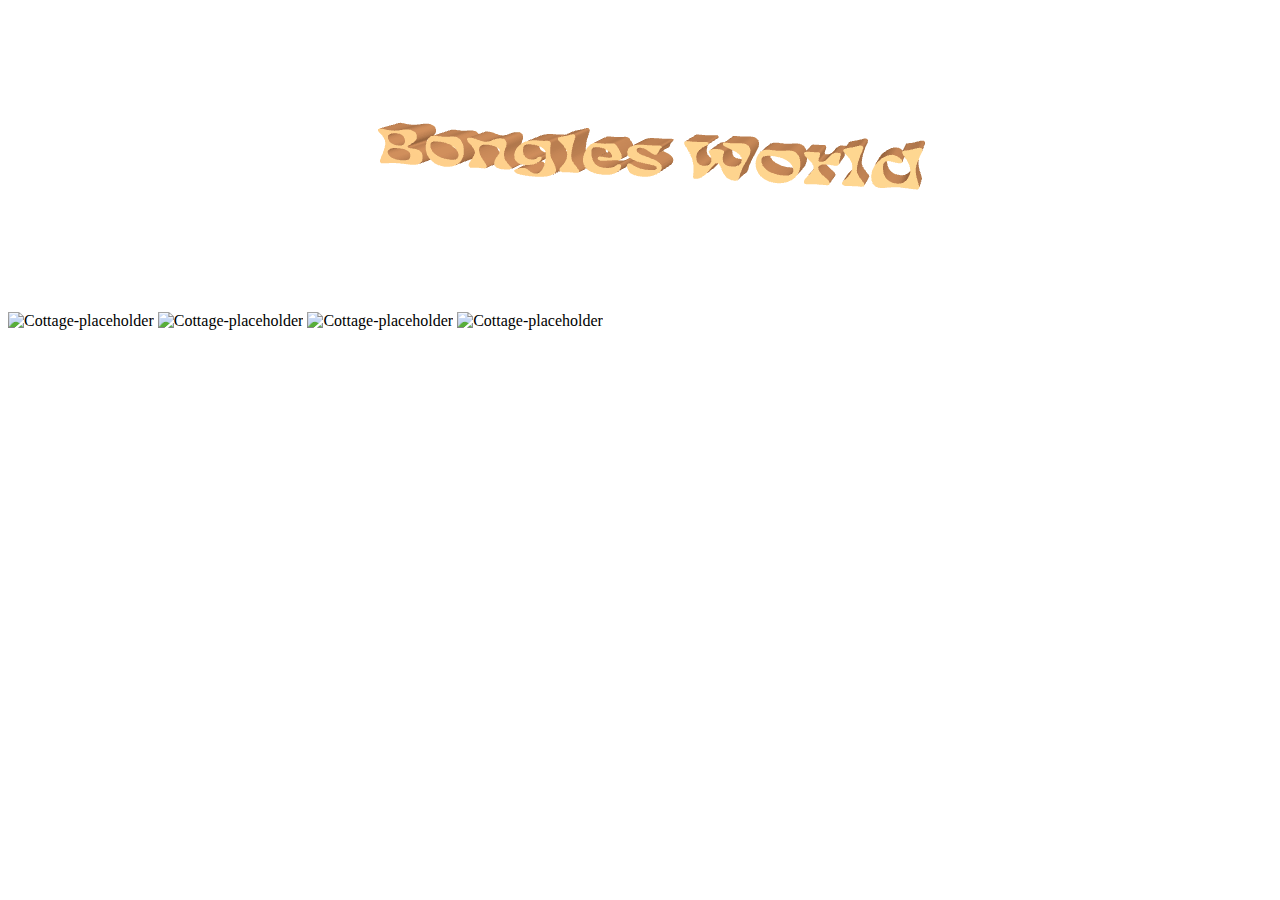
==== index.html @ 1bc7a326 "removed img" ====
<!DOCTYPE html>
<html>
	<head>
		<title>Bongles 🌝</title>
		<link rel="stylesheet" href="stylesheet.css">
	</head>
	<body>
		<center><img src="img/title_gif.gif" alt="Title:Bongles World"/></center>
		<img class="cottage" id="cottage-1" src="img/cottage_placeholder.png" alt="Cottage-placeholder"/>
		<img class="cottage" id="cottage-2" src="img/cottage_placeholder.png" alt="Cottage-placeholder"/>
		<img class="cottage" id="cottage-3" src="img/cottage_placeholder.png" alt="Cottage-placeholder"/>
		<img class="cottage" id="cottage-4" src="img/cottage_placeholder.png" alt="Cottage-placeholder"/>
	</body>
</html>
---- stylesheet.css ----
h1{
	color: blue;
}
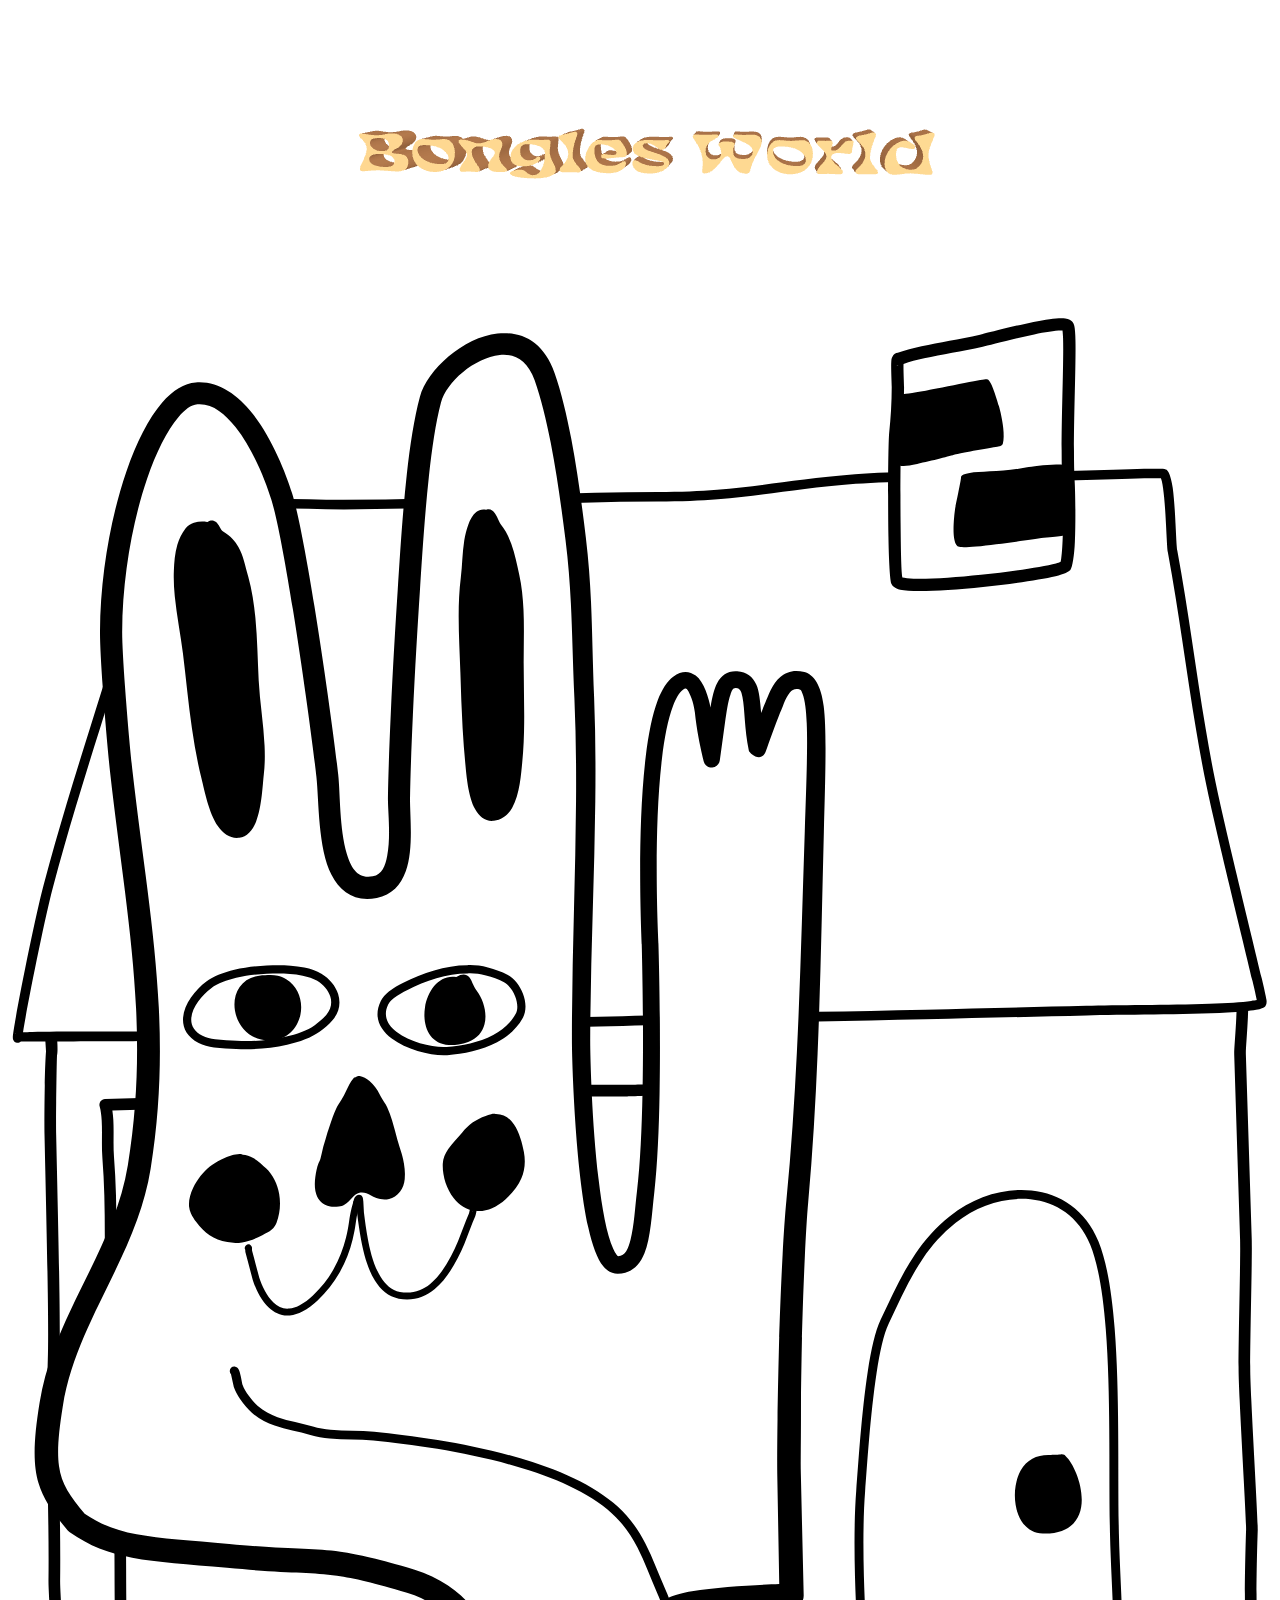
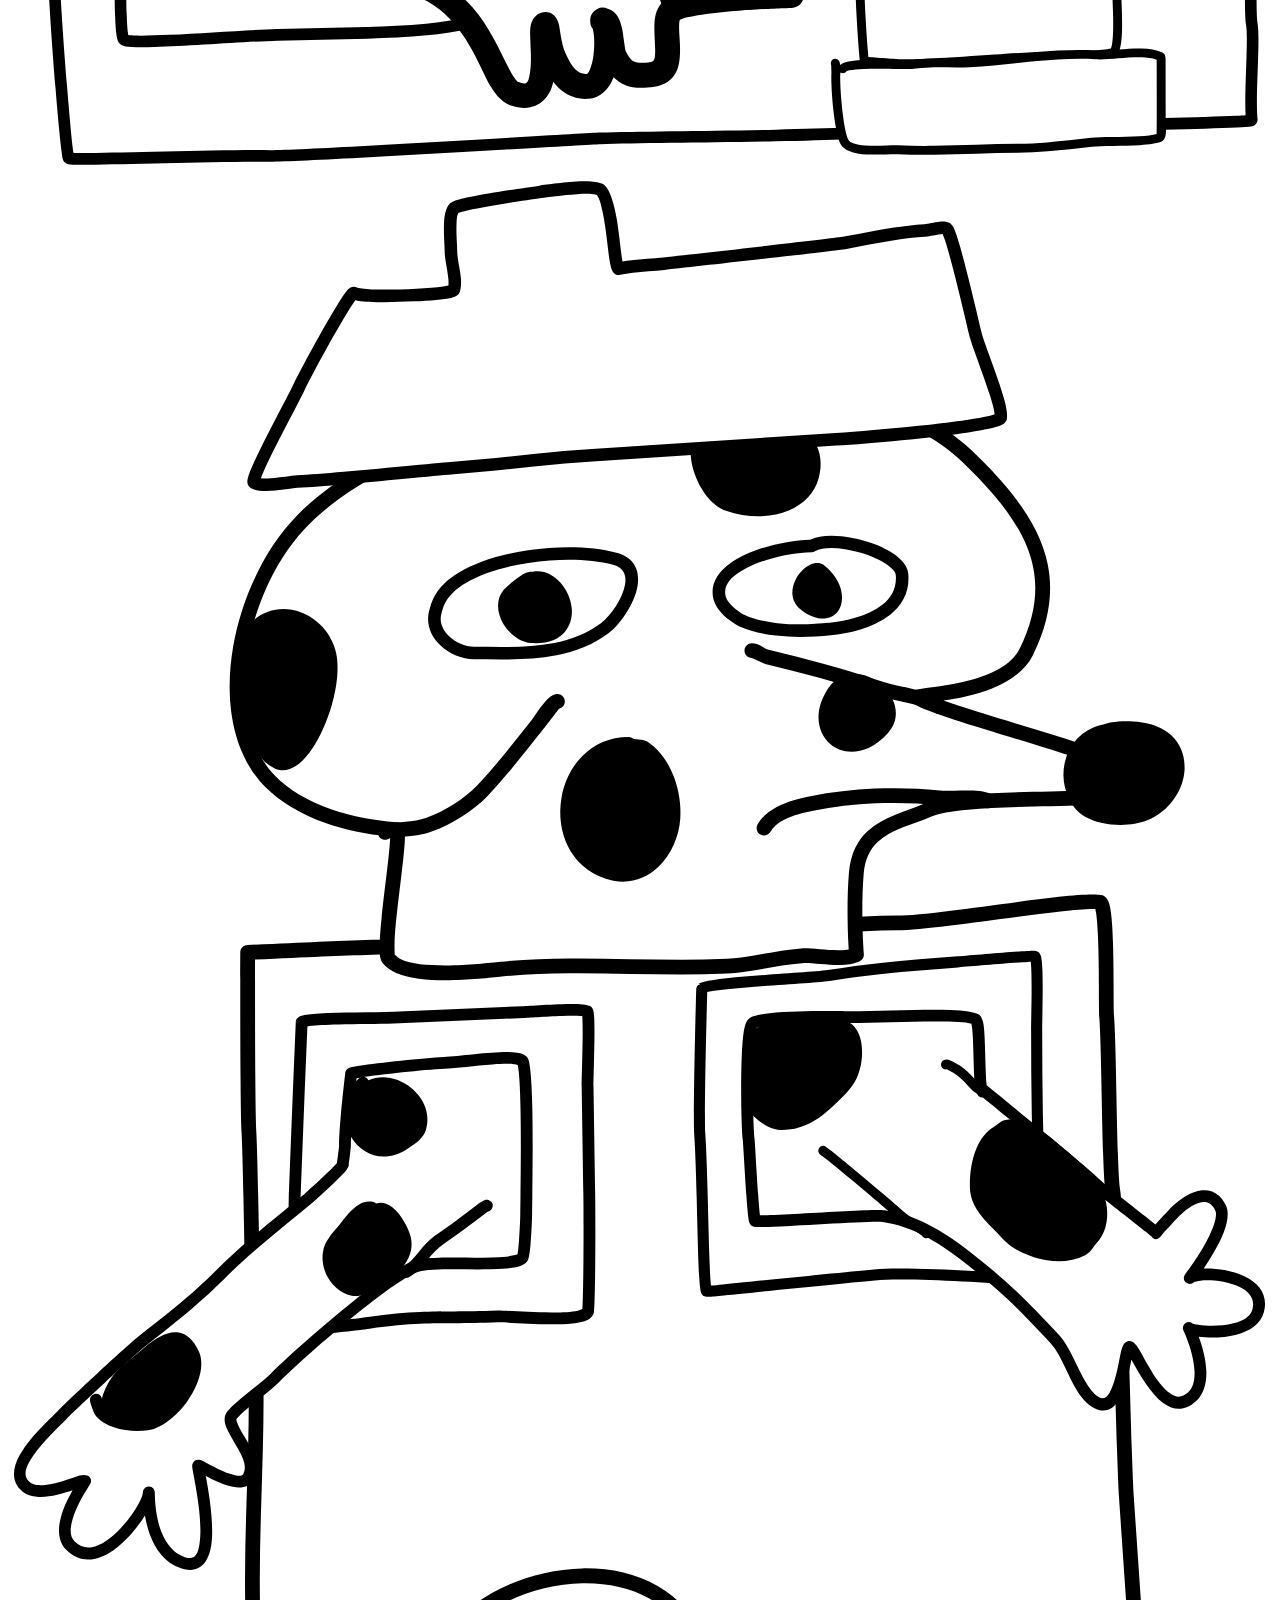
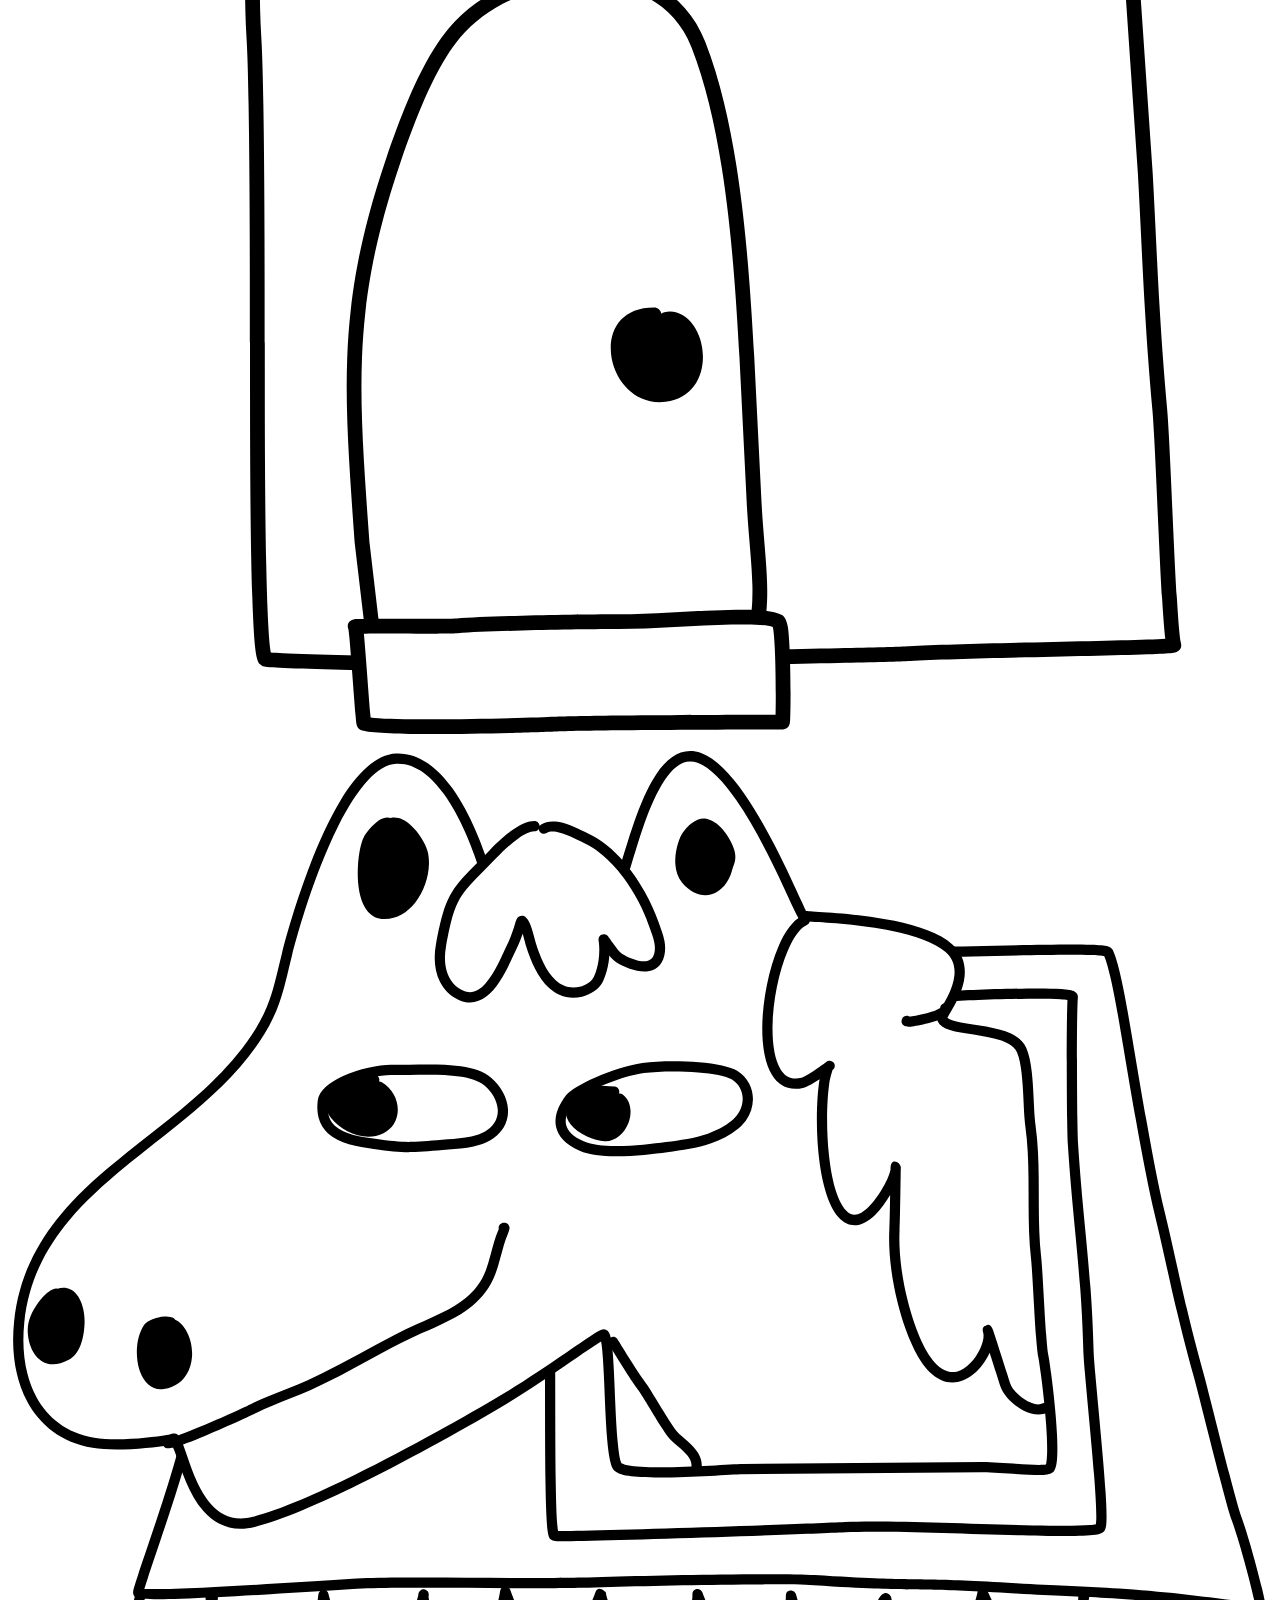
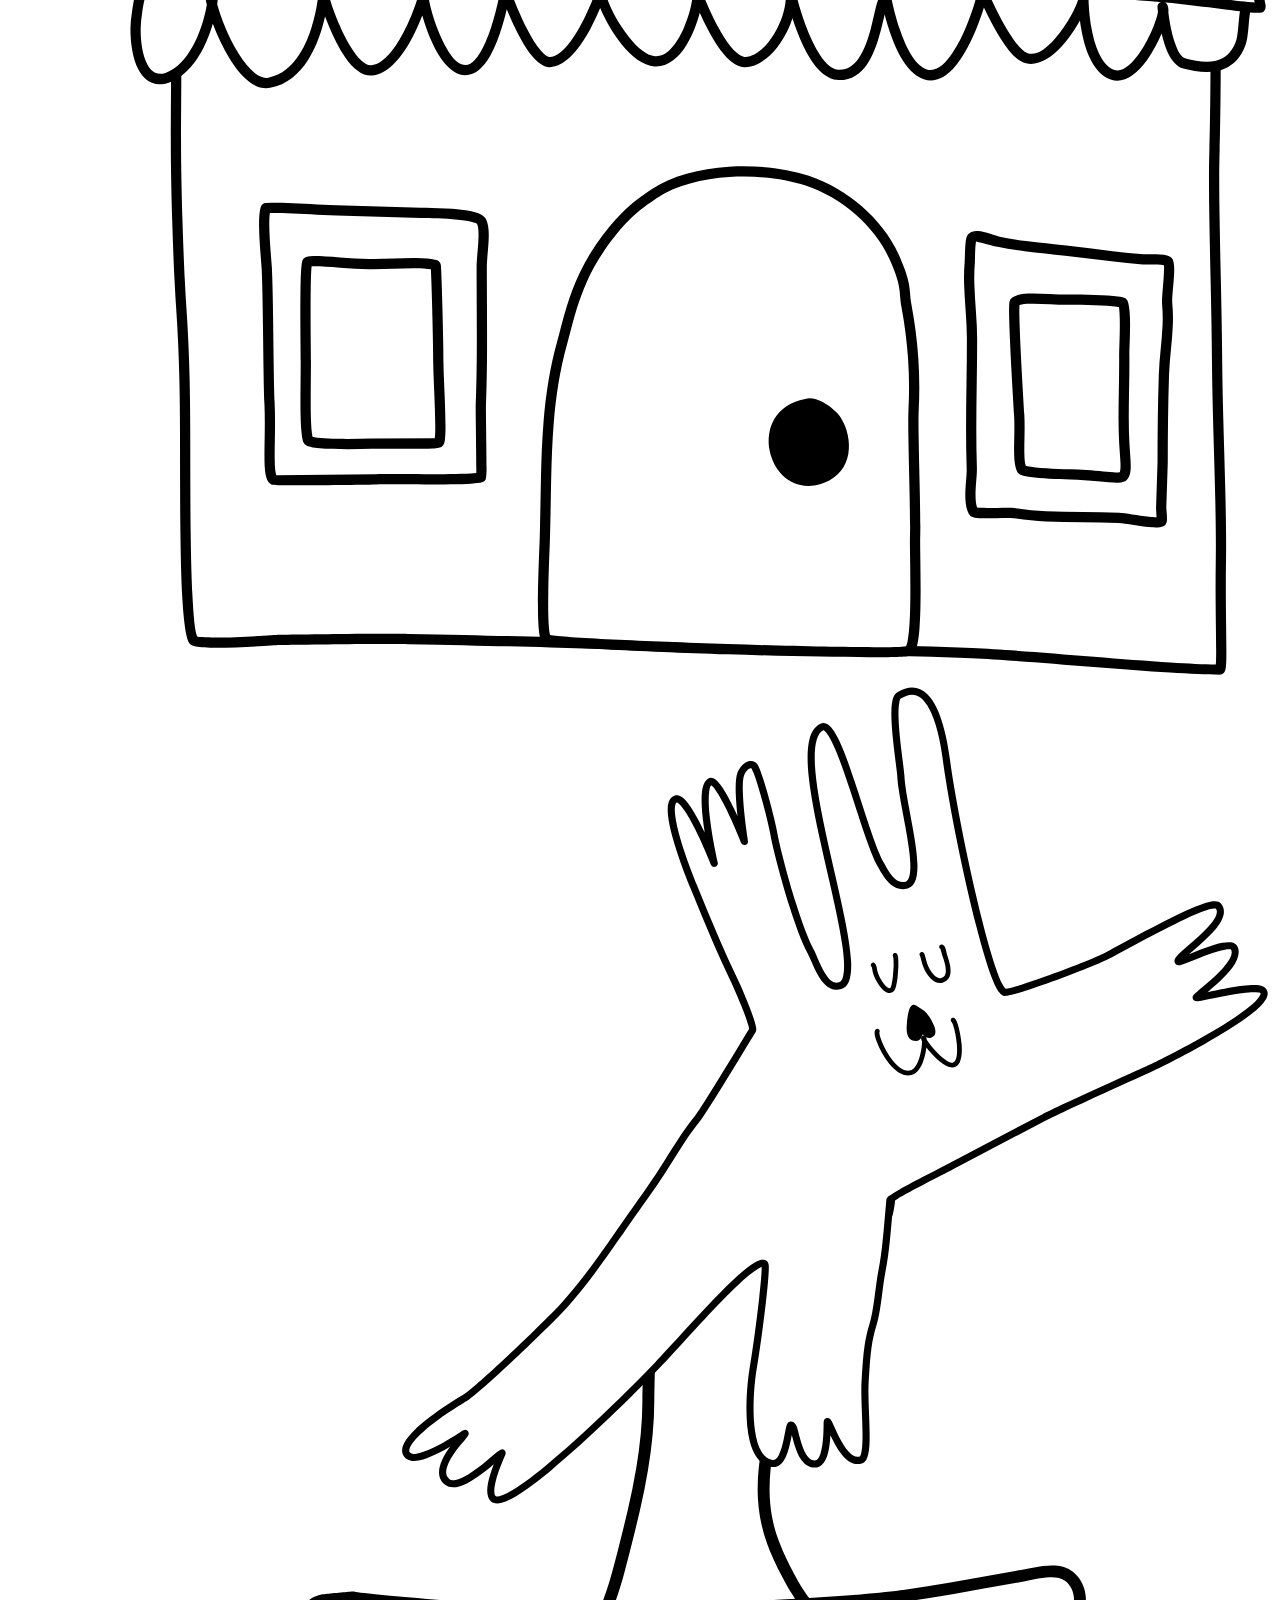
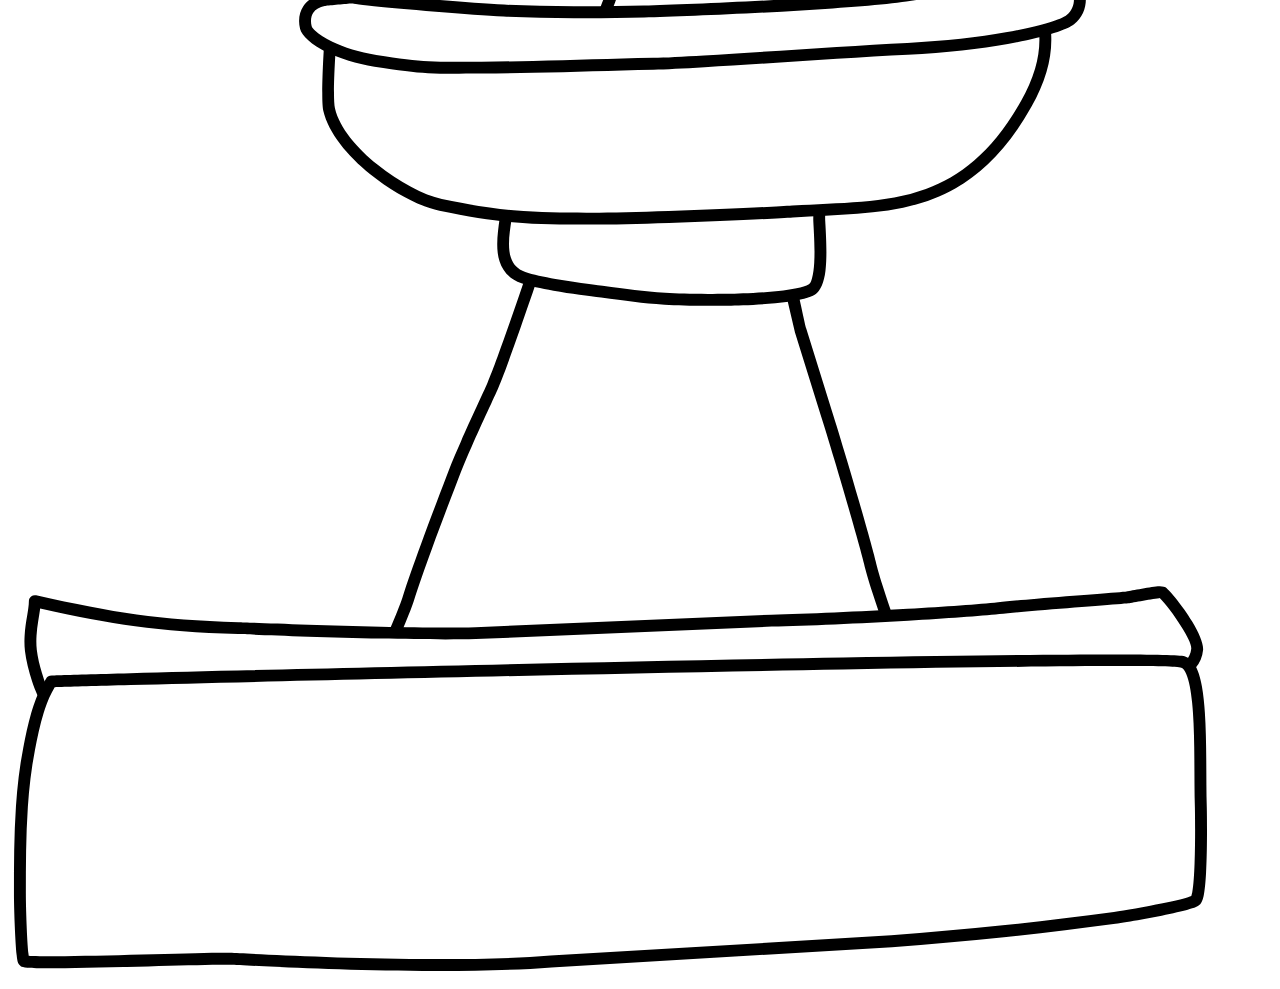
==== commit 2b922648: "replace placeholders" ====
--- a/index.html
+++ b/index.html
@@ -6,9 +6,9 @@
 	</head>
 	<body>
 		<center><img src="img/title_gif.gif" alt="Title:Bongles World"/></center>
-		<img class="cottage" id="cottage-1" src="img/cottage_placeholder.png" alt="Cottage-placeholder"/>
-		<img class="cottage" id="cottage-2" src="img/cottage_placeholder.png" alt="Cottage-placeholder"/>
-		<img class="cottage" id="cottage-3" src="img/cottage_placeholder.png" alt="Cottage-placeholder"/>
-		<img class="cottage" id="cottage-4" src="img/cottage_placeholder.png" alt="Cottage-placeholder"/>
+		<img class="cottage" id="cottage-1" src="img/bongles_cottage.svg" alt="Shop"/>
+		<img class="cottage" id="cottage-2" src="img/dog_house.svg" alt="Downloads"/>
+		<img class="cottage" id="cottage-3" src="img/horse_cottage.svg" alt="Stories"/>
+		<img class="cottage" id="cottage-4" src="img/fountain.svg" alt="Fountain"/>
 	</body>
 </html>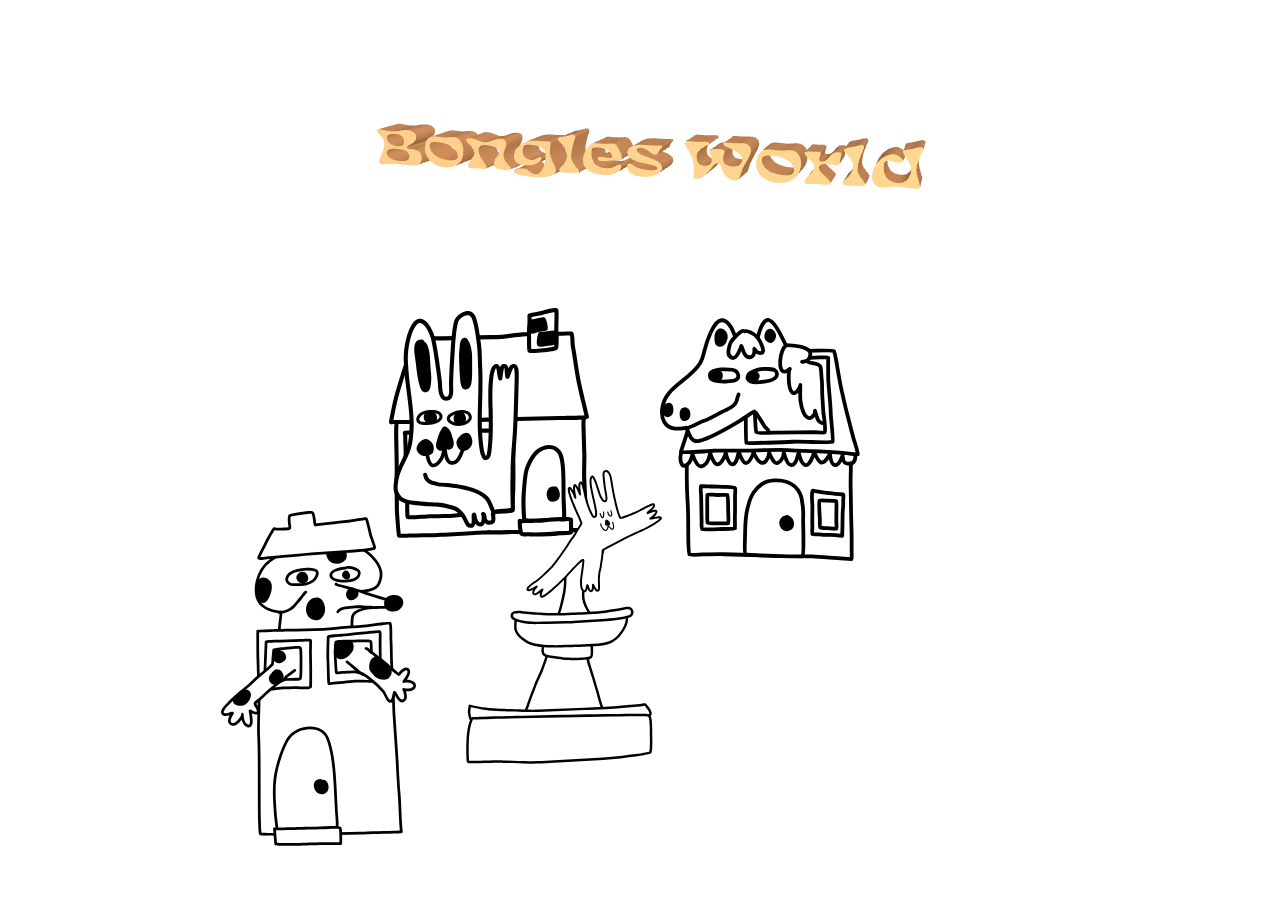
==== commit a34efc15: "Grid" ====
--- a/index.html
+++ b/index.html
@@ -5,10 +5,12 @@
 		<link rel="stylesheet" href="stylesheet.css">
 	</head>
 	<body>
-		<center><img src="img/title_gif.gif" alt="Title:Bongles World"/></center>
-		<img class="cottage" id="cottage-1" src="img/bongles_cottage.svg" alt="Shop"/>
-		<img class="cottage" id="cottage-2" src="img/dog_house.svg" alt="Downloads"/>
-		<img class="cottage" id="cottage-3" src="img/horse_cottage.svg" alt="Stories"/>
-		<img class="cottage" id="cottage-4" src="img/fountain.svg" alt="Fountain"/>
+		<div class="grid-container">
+			<div class="site-title"><center><img src="img/title_gif.gif" alt="Title:Bongles World"/></center></div>
+			<div class="bongles-house"><img class="cottage" id="bongles-cottage" src="img/bongles_cottage.svg" alt="Shop"/></div>
+			<div class="horse-house"><img class="cottage" id="horse-cottage" src="img/horse_cottage.svg" alt="Stories"/></div>
+			<div class="dog-house"><img class="cottage" id="cottage-2" src="img/dog_house.svg" alt="Downloads"/></div>
+			<div class="fountain"><img class="cottage" id="fountain" src="img/fountain.svg" alt="Fountain"/></div>
+		</div>
 	</body>
 </html>--- a/stylesheet.css
+++ b/stylesheet.css
@@ -1,3 +1,44 @@
 h1{
 	color: blue;
+}
+
+.cottage{
+	width: 200px;
+	position: relative;
+}
+
+.grid-container {
+	  display: grid;
+	  grid-template-columns: 1fr 1fr 1fr 1fr 1fr 1fr;
+	  grid-template-rows: 300px 200px 200px 200px 1fr;
+	  gap: 0px 0px;
+	  grid-template-areas:
+		". site-title site-title site-title site-title ."
+		". . bongles-house horse-house . ."
+		". dog-house fountain . . ."
+		". . . . . ."
+		". . . . . .";
+	}
+	
+	.site-title { grid-area: site-title; }
+	
+	.bongles-house { grid-area: bongles-house; }
+	
+	.horse-house { grid-area: horse-house; }
+	
+	.dog-house { grid-area: dog-house; }
+	
+	.fountain { grid-area: fountain; }
+	
+#fountain{
+	left: 35px;
+	bottom: 40px;
+}
+
+#bongles-cottage{
+	left: -40px;
+}
+#horse-cottage{
+	left: 20px;
+	top: 10px;
 }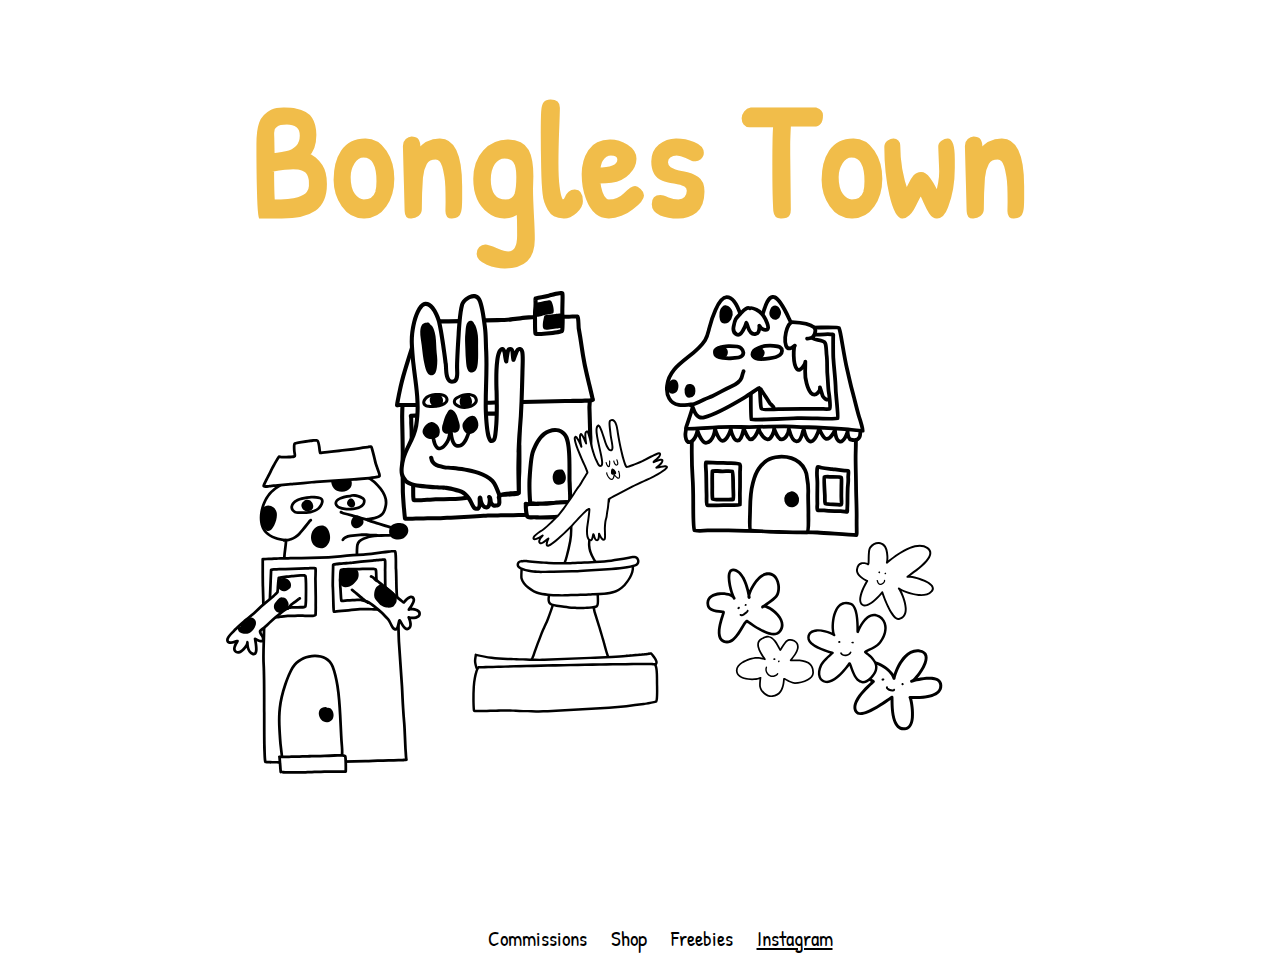
==== commit 1061969e: "title" ====
--- a/index.html
+++ b/index.html
@@ -1,16 +1,45 @@
 <!DOCTYPE html>
 <html>
 	<head>
-		<title>Bongles 🌝</title>
+		<title>Bongles Town: Explore the town and get your hand drawn prints, holiday cards, apparel, and freebies!</title>
 		<link rel="stylesheet" href="stylesheet.css">
+		
+		<!--FAVICON -->
+		<link rel="apple-touch-icon" sizes="180x180" href="/img/favicon/apple-touch-icon.png">
+		<link rel="icon" type="image/png" sizes="32x32" href="/img/favicon/favicon-32x32.png">
+		<link rel="icon" type="image/png" sizes="16x16" href="/img/favicon/favicon-16x16.png">
+		<link rel="manifest" href="/img/favicon/site.webmanifest">
+		<link rel="mask-icon" href="/img/favicon/safari-pinned-tab.svg" color="#071173">
+		<link rel="shortcut icon" href="/img/favicon/favicon.ico">
+		<meta name="msapplication-TileColor" content="#da532c">
+		<meta name="msapplication-config" content="/img/favicon/browserconfig.xml">
+		<meta name="theme-color" content="#ffffff">
+		<!--END FAVICON -->
+		
 	</head>
+	<!-- Hey :) -->
 	<body>
 		<div class="grid-container">
-			<div class="site-title"><center><img src="img/title_gif.gif" alt="Title:Bongles World"/></center></div>
+			<div class="site-title"><center><h1>Bongles Town</h1></center></div>
 			<div class="bongles-house"><img class="cottage" id="bongles-cottage" src="img/bongles_cottage.svg" alt="Shop"/></div>
 			<div class="horse-house"><img class="cottage" id="horse-cottage" src="img/horse_cottage.svg" alt="Stories"/></div>
 			<div class="dog-house"><img class="cottage" id="cottage-2" src="img/dog_house.svg" alt="Downloads"/></div>
 			<div class="fountain"><img class="cottage" id="fountain" src="img/fountain.svg" alt="Fountain"/></div>
+			<div class="flower-1"><img class="flower" id="flower-1" src="img/flowers/1.svg" alt="Smiling FLower"/></div>
+			<div class="flower-2"><img class="flower" id="flower-2" src="img/flowers/2.svg" alt="Smiling FLower"/></div>
+			<div class="flower-3"><img class="flower" id="flower-3" src="img/flowers/3.svg" alt="Smiling FLower"/></div>
+			<div class="flower-4"><img class="flower" id="flower-4" src="img/flowers/4.svg" alt="Smiling FLower"/></div>
+			<div class="flower-5"><img class="flower" id="flower-5" src="img/flowers/5.svg" alt="Smiling FLower"/></div>
+		</div>
+		<div id="footer">
+			<center>
+				<ul>
+					<li>Commissions</li>
+					<li>Shop</li>
+					<li>Freebies</li>
+					<li><a href="https://www.instagram.com/thatsbongles"/>Instagram</a></li>
+				</ul>
+			</center>
 		</div>
 	</body>
 </html>--- a/stylesheet.css
+++ b/stylesheet.css
@@ -1,21 +1,57 @@
+@import url('https://fonts.googleapis.com/css2?family=Patrick+Hand&display=swap');
+
+@import url('https://fonts.googleapis.com/css2?family=Akaya+Telivigala&display=swap');
+
 h1{
-	color: blue;
-}
+	color: color(srgb 0.945 0.742 0.289);
+	font-family: 'Patrick Hand', sans-serif;
+	font-size: 10em;
+	line-height: 1em;
+	}
+
+p{
+	font-family: 'Patrick Hand', cursive;
+	font-size: 24px;
+	}
 
 .cottage{
 	width: 200px;
 	position: relative;
-}
+	}
+
+a {
+	  background:
+		 linear-gradient(
+		   to bottom, var(--mainColor) 0%,
+		   var(--mainColor) 100%
+		 );
+	  background-position: 0 100%;
+	  background-repeat: repeat-x;
+	  background-size: 4px 4px;
+	  color: #000000;
+	  text-decoration: underline;
+	}
+
+a:hover {
+	  background: none;
+	  color: color(srgb 0.479 0.543 1);
+	  font-size: 1.3em;
+	  letter-spacing: 1px;
+	  line-height: .75em;
+	}
+
 
 .grid-container {
 	  display: grid;
+	  justify-items: center;
+	  align-items: center;
 	  grid-template-columns: 1fr 1fr 1fr 1fr 1fr 1fr;
 	  grid-template-rows: 300px 200px 200px 200px 1fr;
 	  gap: 0px 0px;
 	  grid-template-areas:
 		". site-title site-title site-title site-title ."
 		". . bongles-house horse-house . ."
-		". dog-house fountain . . ."
+		". dog-house fountain flower . ."
 		". . . . . ."
 		". . . . . .";
 	}
@@ -30,6 +66,21 @@
 	
 	.fountain { grid-area: fountain; }
 	
+	.flower-1 { grid-area: flower; }
+	
+	.flower-2 { grid-area: flower; }
+	
+	.flower-3 { grid-area: flower; }
+	
+	.flower-4 { grid-area: flower; }
+	
+	.flower-5 { grid-area: flower; }
+	
+.flower{
+	position: relative;
+	width: 80px;
+	left: 
+}
 #fountain{
 	left: 35px;
 	bottom: 40px;
@@ -41,4 +92,39 @@
 #horse-cottage{
 	left: 20px;
 	top: 10px;
+}
+
+#flower-2{
+	left: 150px;
+	top: -25px;
+}
+
+#flower-3{
+	left: 100px;
+	top: 40px;
+	z-index: 2;
+	transform: rotate(20deg);
+}
+
+#flower-4{
+	left: 30px;
+	top: 60px;
+}
+
+#flower-5{
+	left: 150px;
+	top: 80px;
+	z-index: 1;
+	transform: rotate(40deg);
+}
+
+
+#footer ul{
+	list-style: none;
+}
+#footer li{
+	display: inline;
+	font-family: 'Patrick Hand', cursive;
+	padding: 10px;
+	font-size: 1.3em;
 }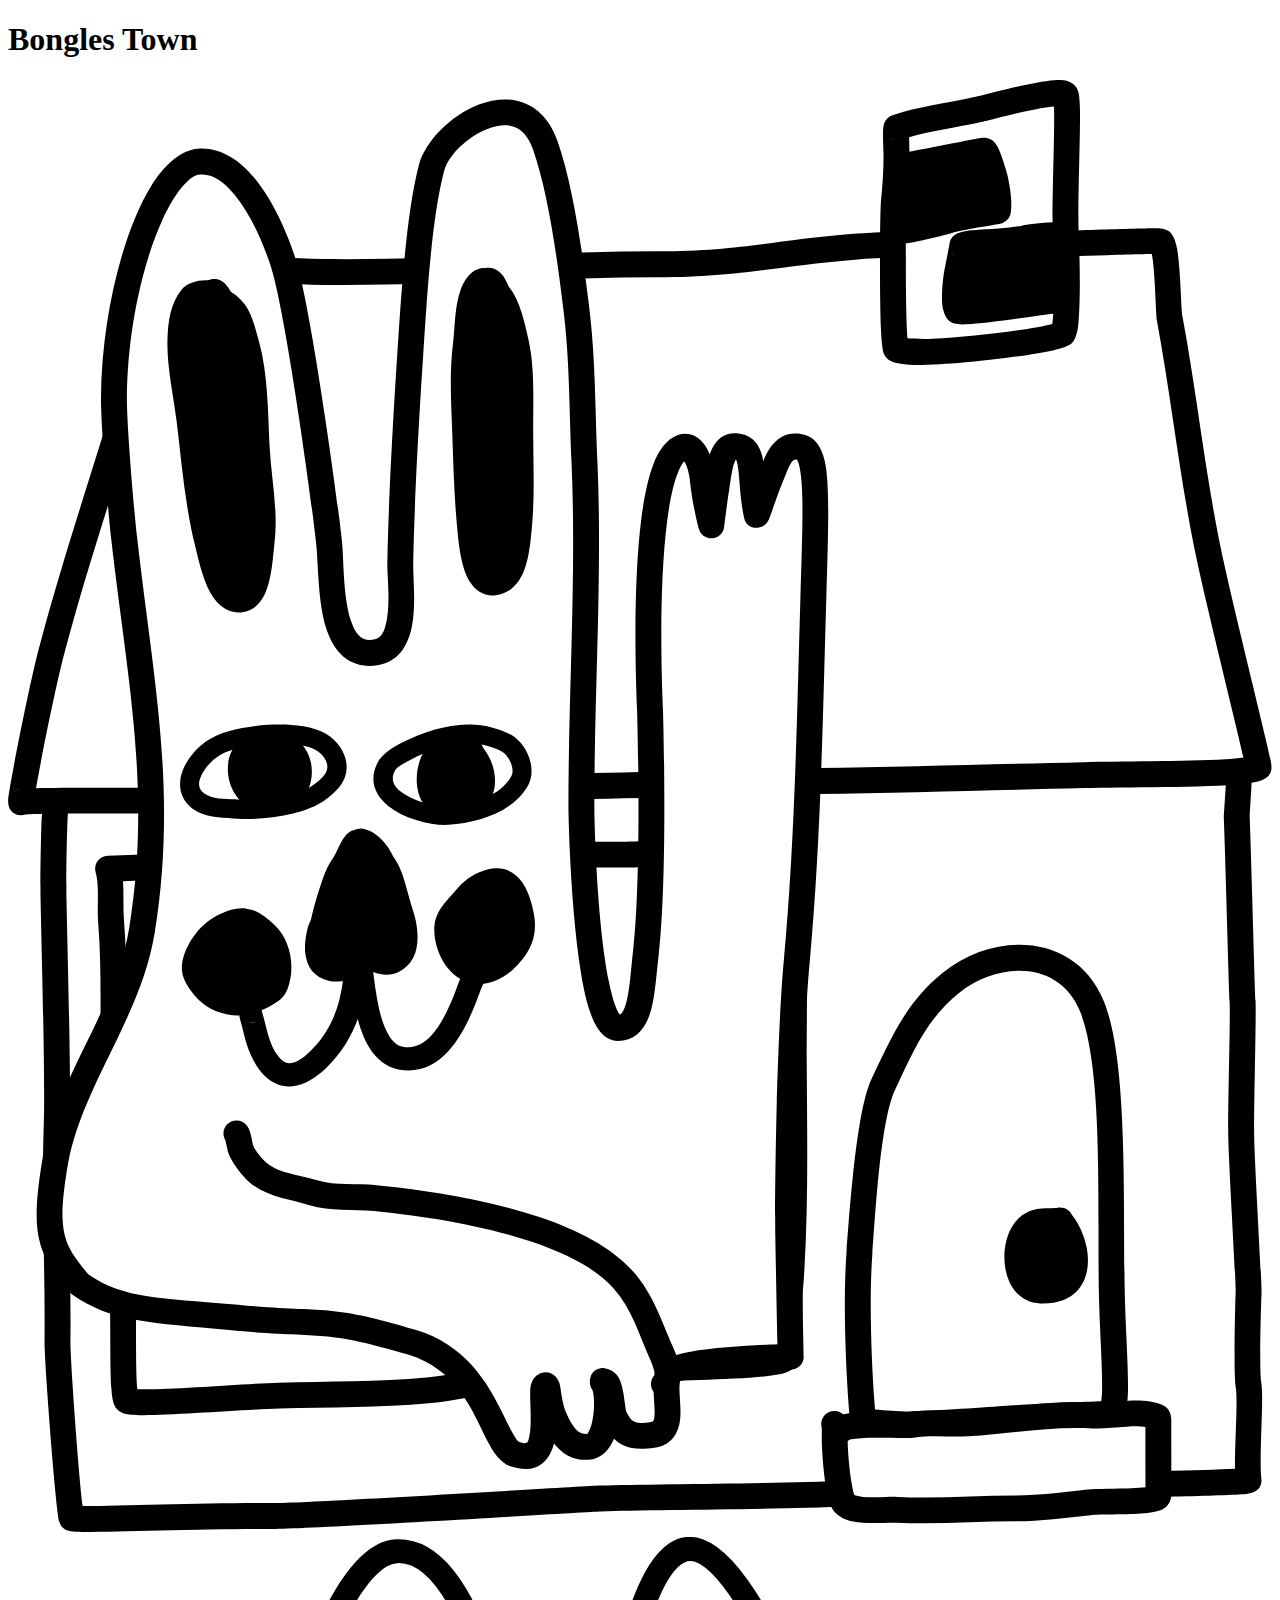
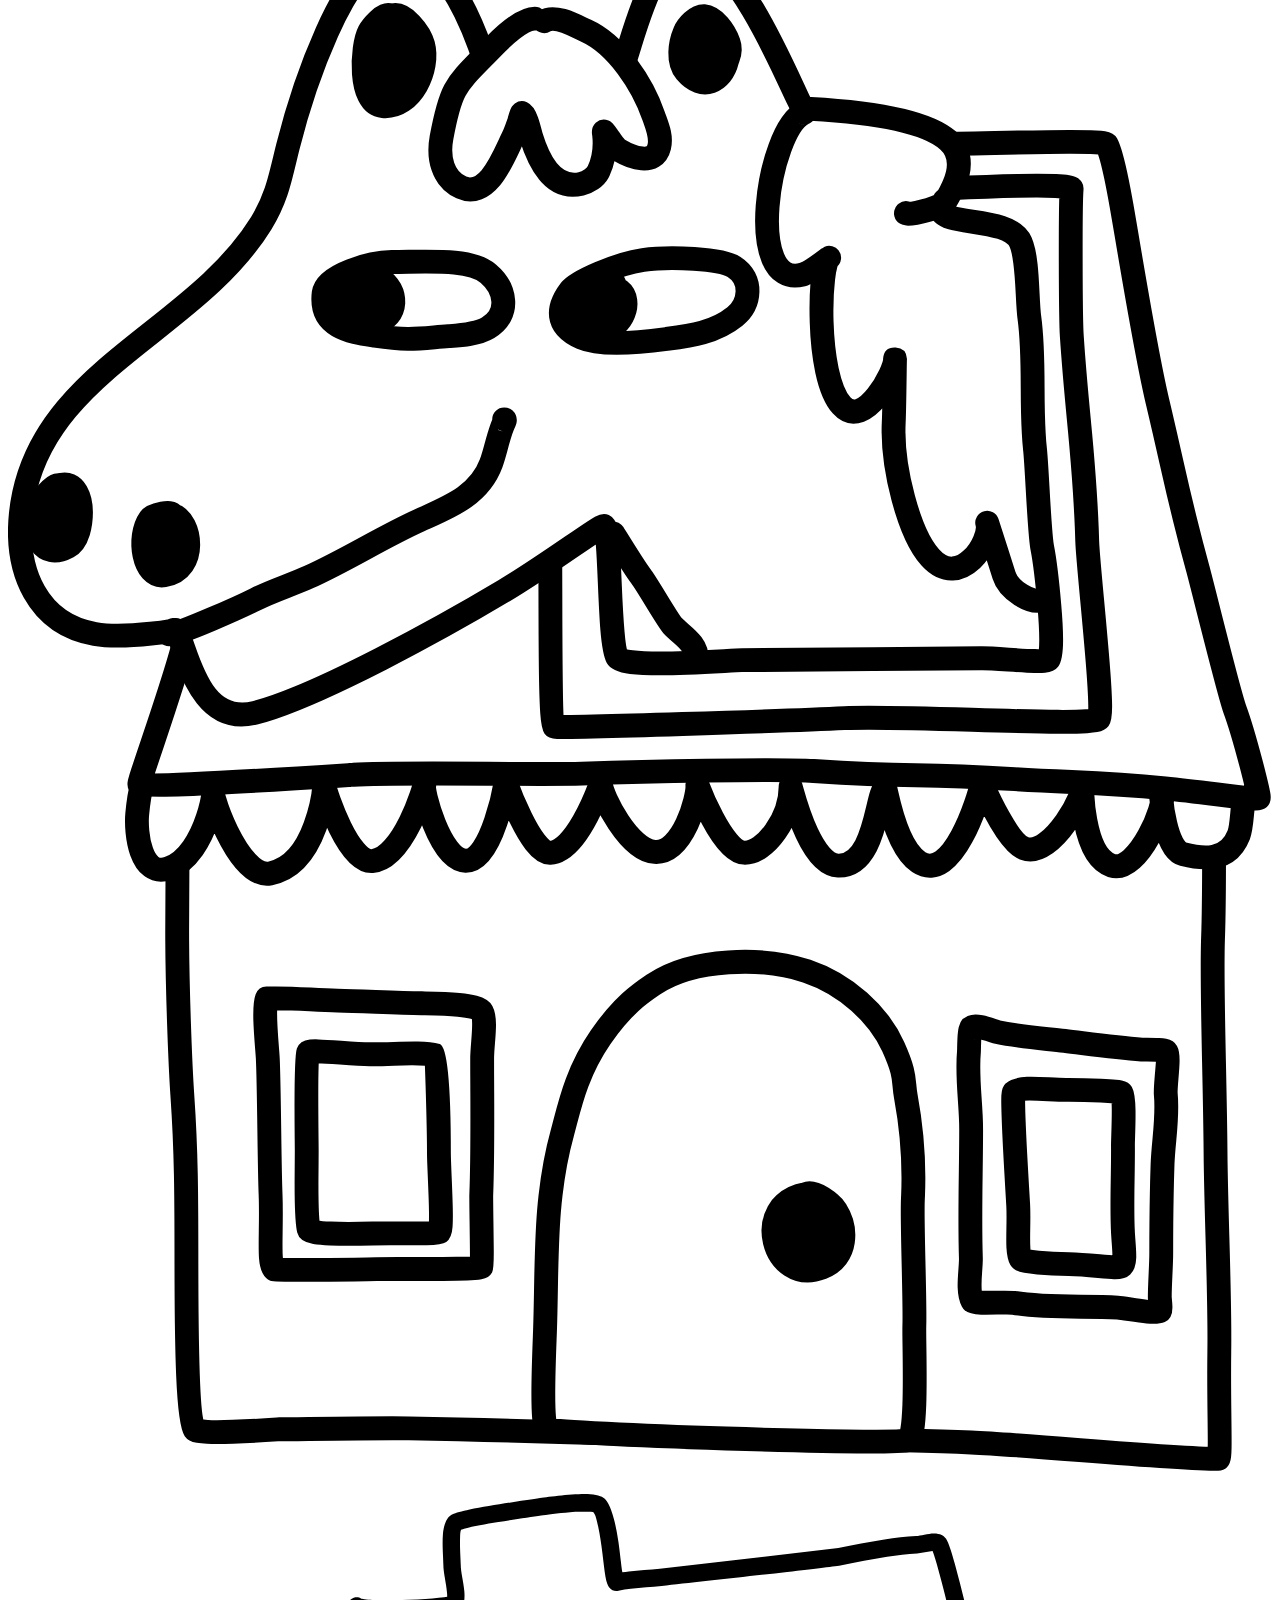
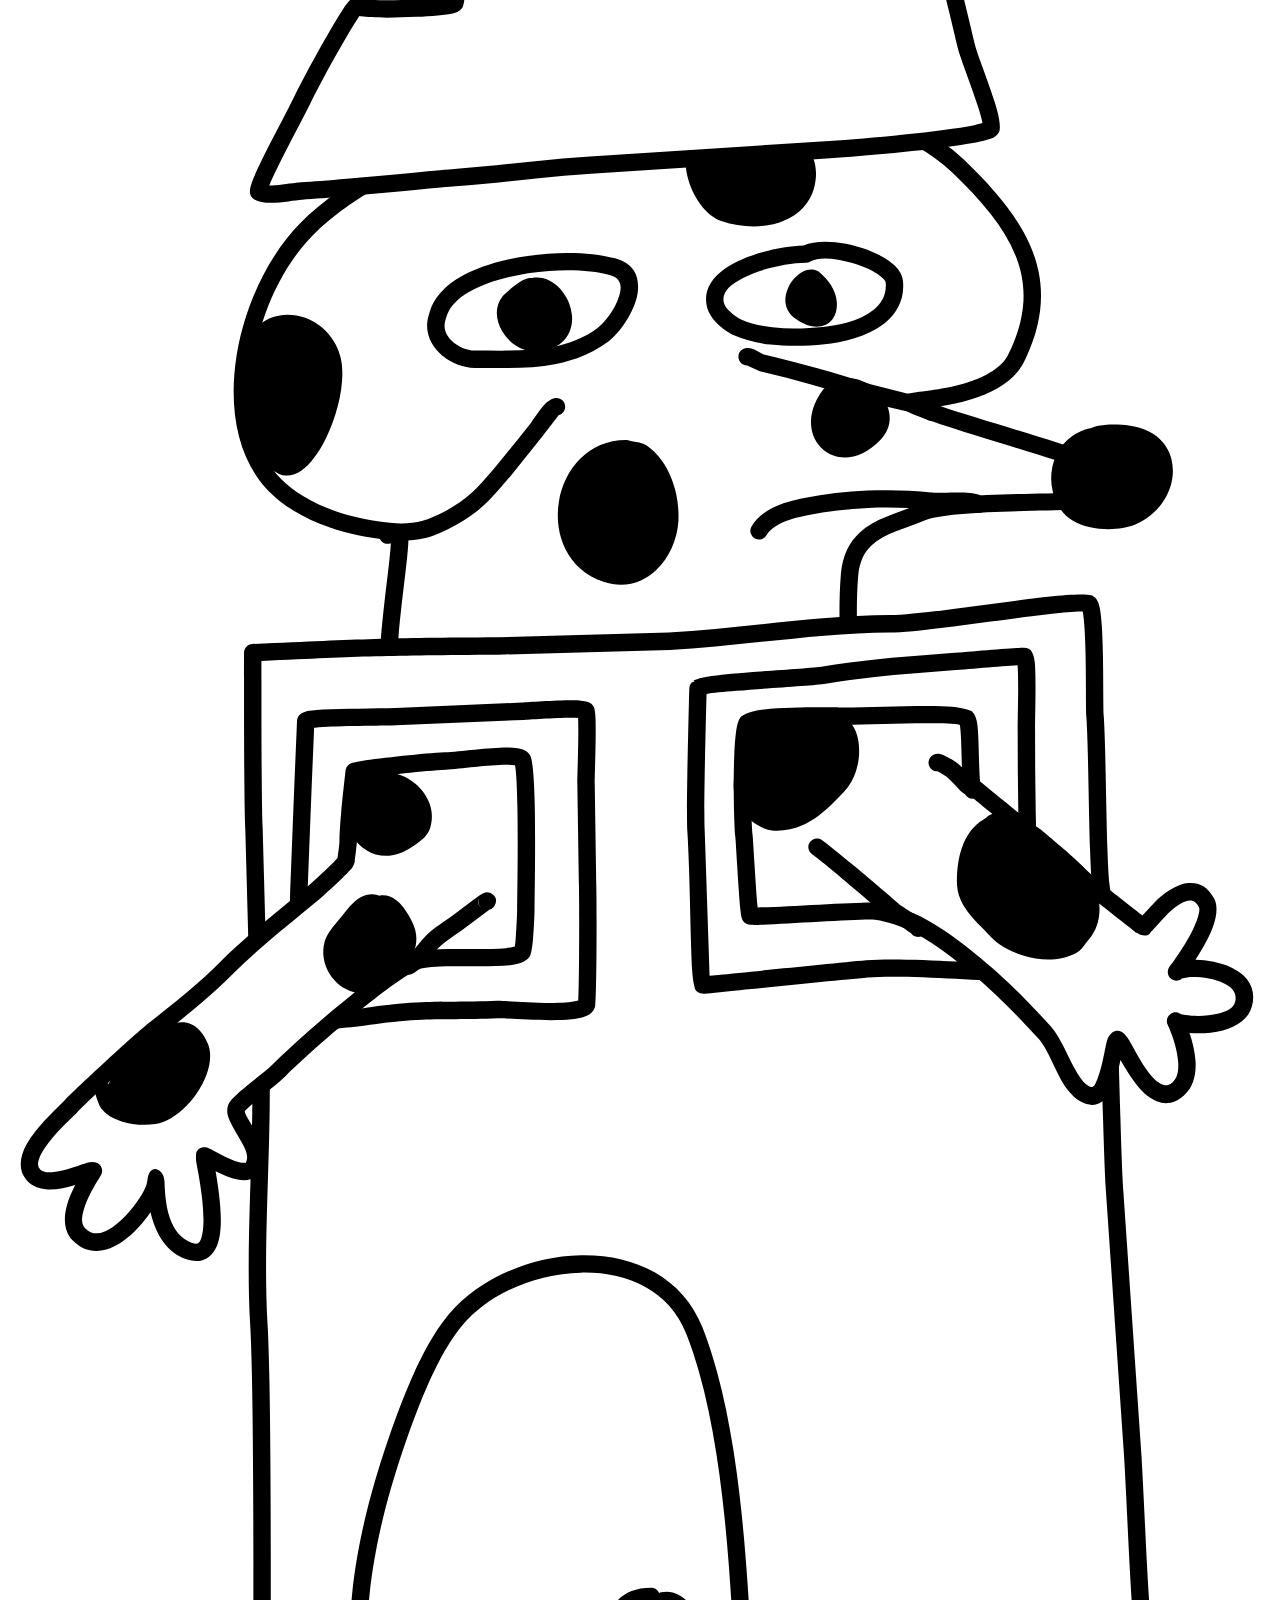
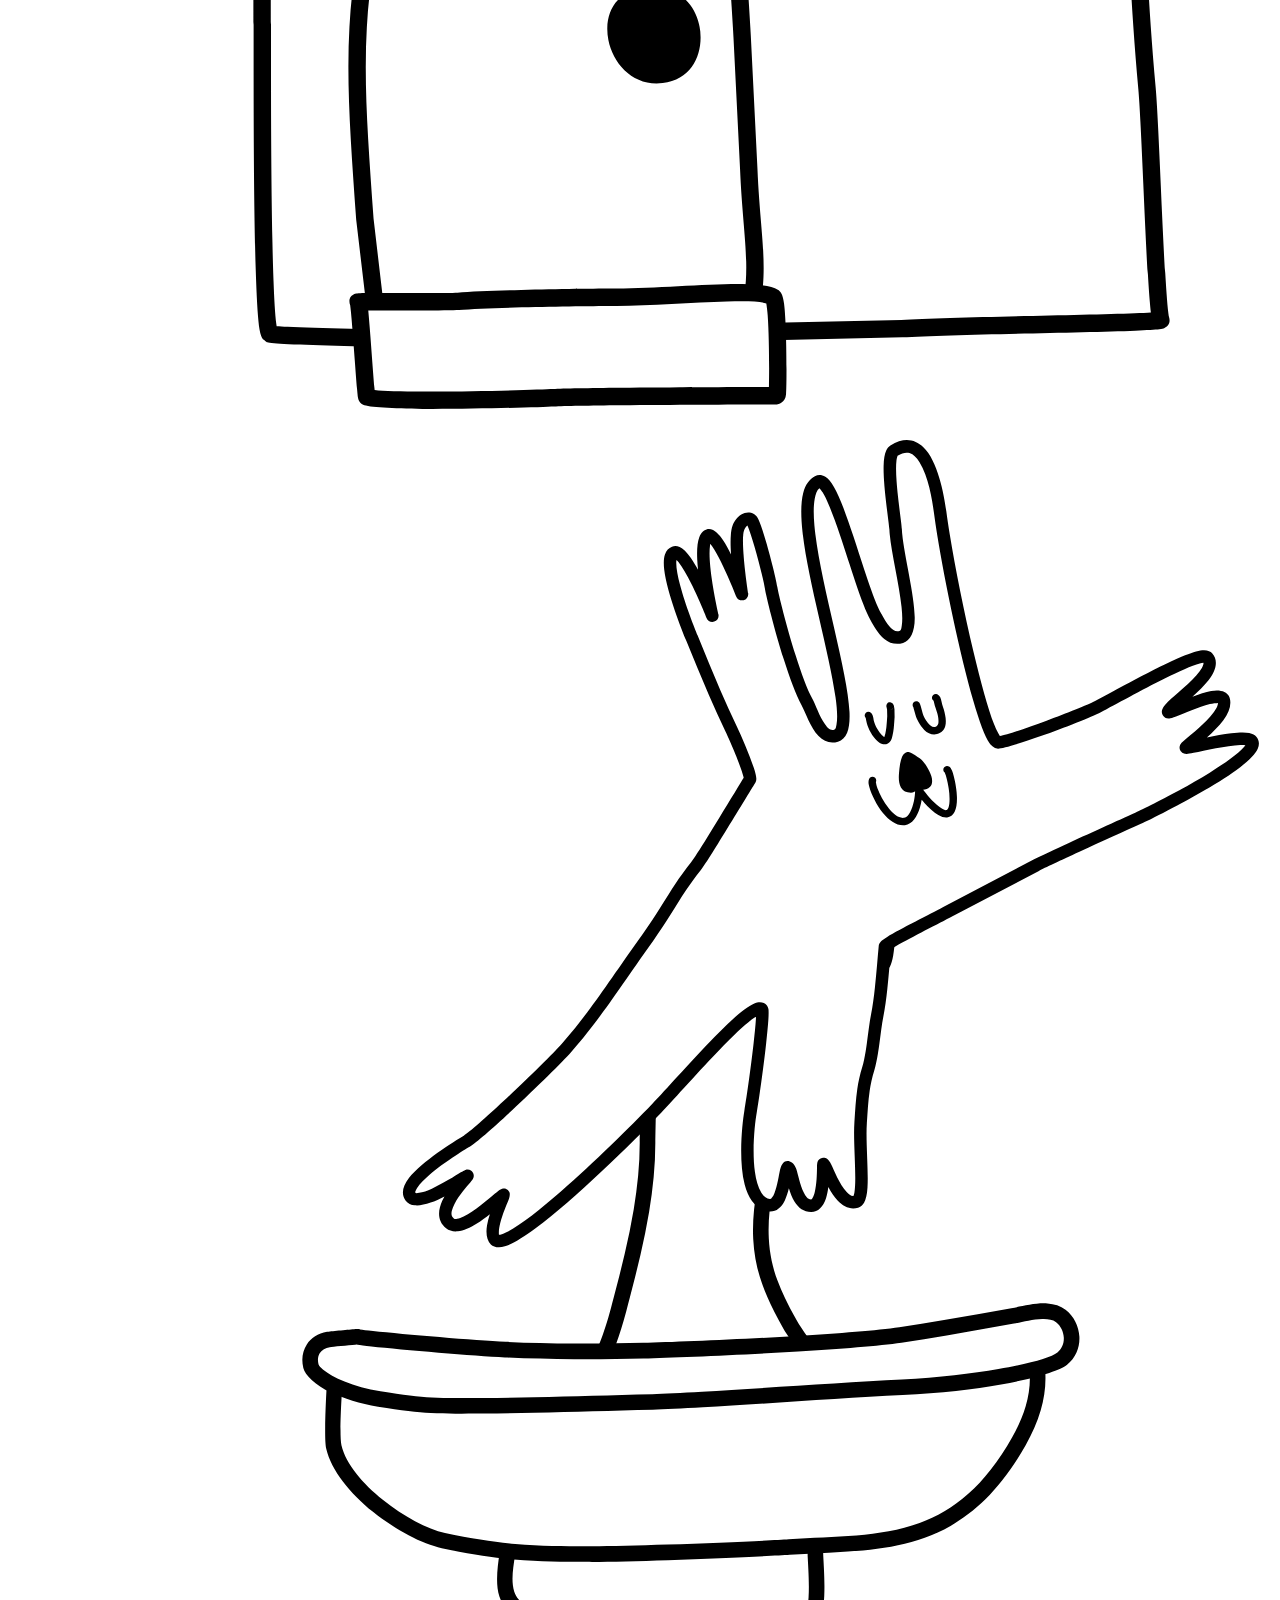
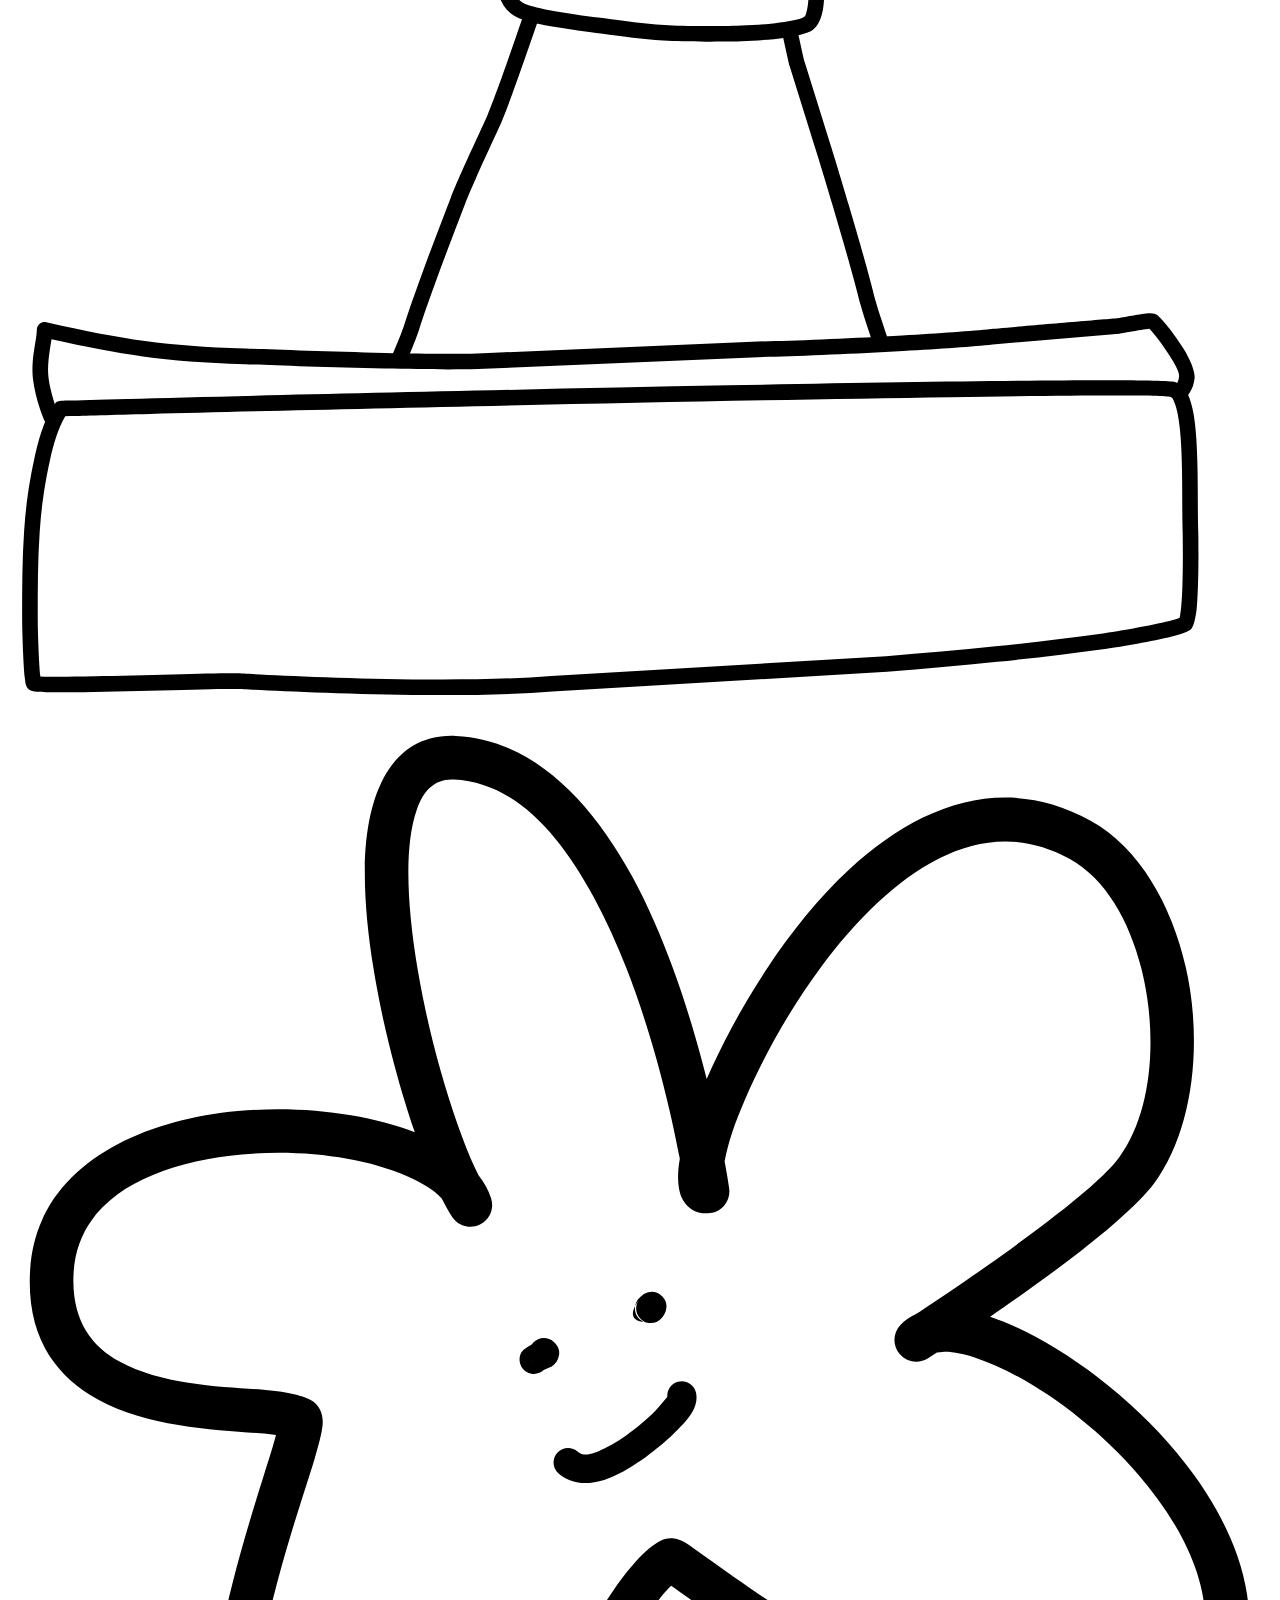
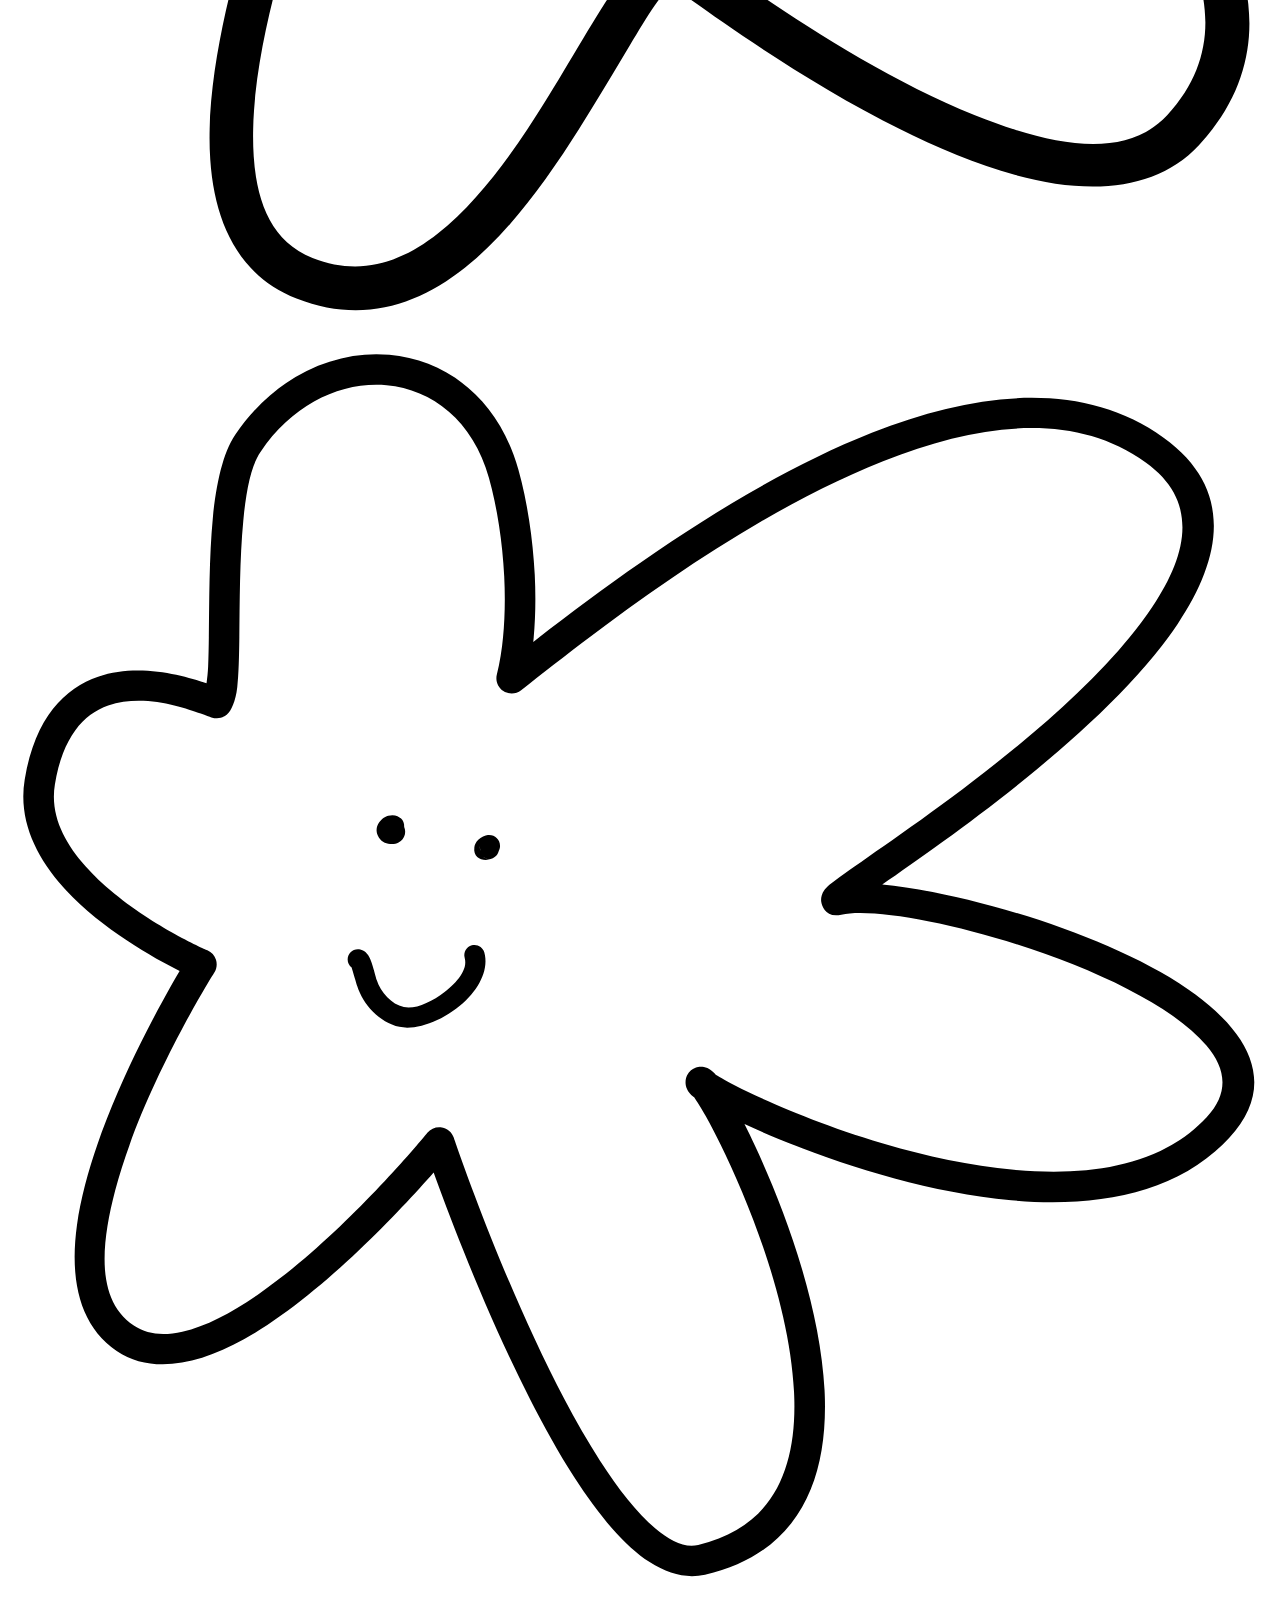
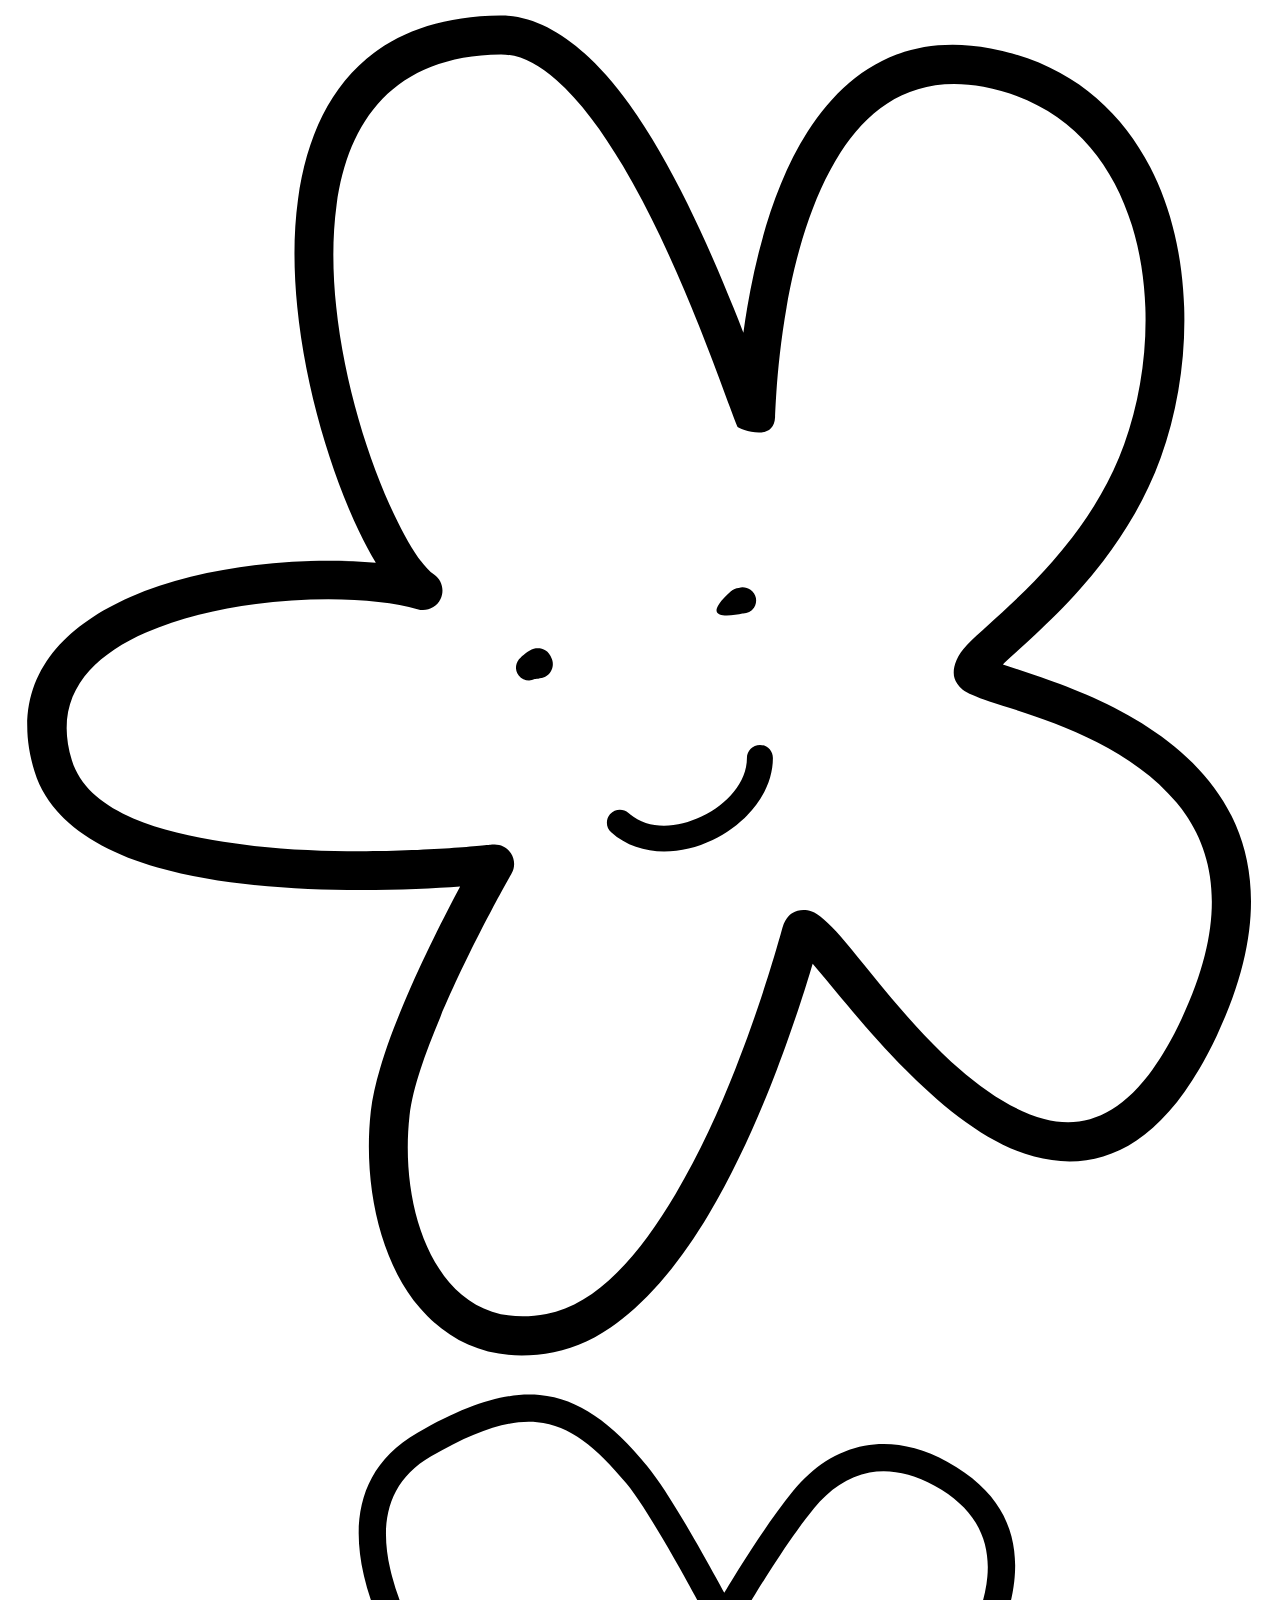
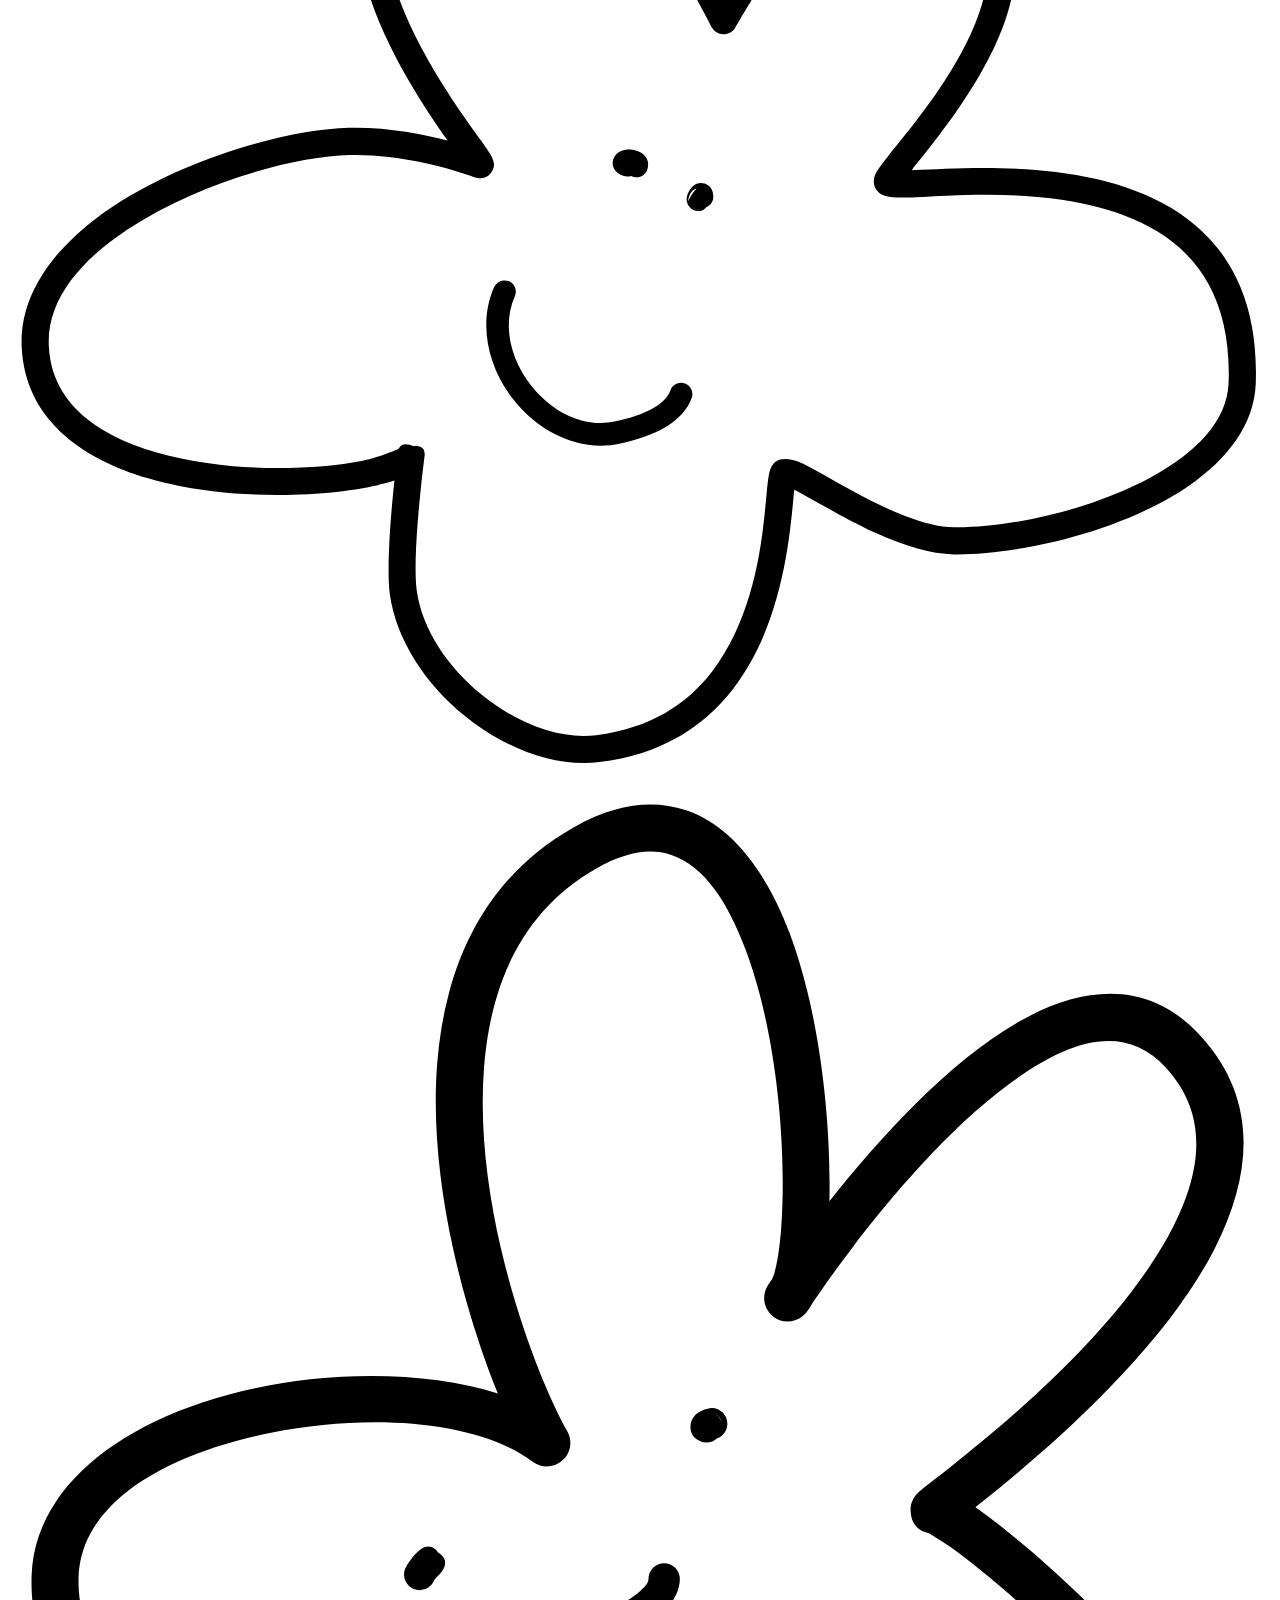
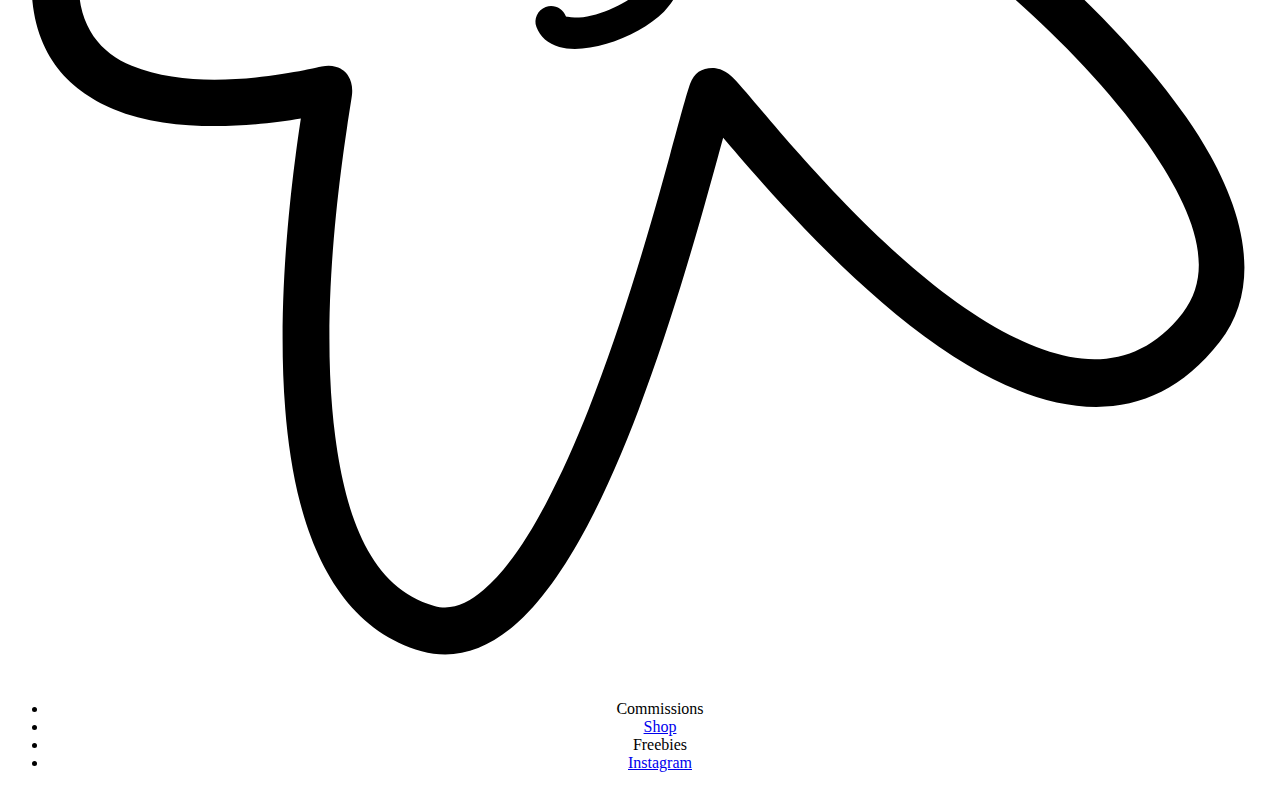
==== commit c98501b6: "mobile css" ====
--- a/index.html
+++ b/index.html
@@ -1,8 +1,12 @@
 <!DOCTYPE html>
-<html>
+<html lang="en">
 	<head>
 		<title>Bongles Town: Explore the town and get your hand drawn prints, holiday cards, apparel, and freebies!</title>
-		<link rel="stylesheet" href="stylesheet.css">
+		<link rel="stylesheet" href="css/stylesheet.css">
+		<meta name="viewport" content="width=device-width,initial-scale=1,maximum-scale=1" />
+
+
+
 		
 		<!--FAVICON -->
 		<link rel="apple-touch-icon" sizes="180x180" href="/img/favicon/apple-touch-icon.png">
@@ -16,30 +20,56 @@
 		<meta name="theme-color" content="#ffffff">
 		<!--END FAVICON -->
 		
+		<!--JS -->
+		<script src="https://ajax.googleapis.com/ajax/libs/jquery/2.2.4/jquery.min.js"></script>
+		<script type="text/javascript" src="js/jquery.jrumble.1.3.min.js"></script>
+		<!--END JS -->
+		
 	</head>
 	<!-- Hey :) -->
 	<body>
 		<div class="grid-container">
-			<div class="site-title"><center><h1>Bongles Town</h1></center></div>
-			<div class="bongles-house"><img class="cottage" id="bongles-cottage" src="img/bongles_cottage.svg" alt="Shop"/></div>
-			<div class="horse-house"><img class="cottage" id="horse-cottage" src="img/horse_cottage.svg" alt="Stories"/></div>
-			<div class="dog-house"><img class="cottage" id="cottage-2" src="img/dog_house.svg" alt="Downloads"/></div>
-			<div class="fountain"><img class="cottage" id="fountain" src="img/fountain.svg" alt="Fountain"/></div>
-			<div class="flower-1"><img class="flower" id="flower-1" src="img/flowers/1.svg" alt="Smiling FLower"/></div>
-			<div class="flower-2"><img class="flower" id="flower-2" src="img/flowers/2.svg" alt="Smiling FLower"/></div>
-			<div class="flower-3"><img class="flower" id="flower-3" src="img/flowers/3.svg" alt="Smiling FLower"/></div>
-			<div class="flower-4"><img class="flower" id="flower-4" src="img/flowers/4.svg" alt="Smiling FLower"/></div>
-			<div class="flower-5"><img class="flower" id="flower-5" src="img/flowers/5.svg" alt="Smiling FLower"/></div>
+			<div class="site-title">
+					<h1>Bongles Town</h1>
+			</div>
+			<div class="bongles-house">
+				<a href="shop.html"><img alt="Shop" class="cottage" id="bongles-cottage" onmouseover="document.body.style.backgroundColor ='#f8ad9d'" src="img/bongles_cottage.svg"></a>
+			</div>
+			<div class="horse-house"><img alt="Stories" class="cottage" id="horse-house" onmouseover="document.body.style.backgroundColor ='#ade8f4'" src="img/horse_cottage.svg"></div>
+			<div class="dog-house"><img alt="Downloads" class="cottage" id="dog-house" onmouseover="document.body.style.backgroundColor ='#b7e4c7'" src="img/dog_house.svg"></div>
+			<div class="fountain"><img alt="Fountain" class="cottage" id="fountain" onmouseover="document.body.style.backgroundColor ='#dbcdf0'" src="img/fountain.svg"></div>
+			<div class="flower-1"><img alt="Smiling FLower" class="flower" id="flower-1" src="img/flowers/1.svg"></div>
+			<div class="flower-2"><img alt="Smiling FLower" class="flower" id="flower-2" src="img/flowers/2.svg"></div>
+			<div class="flower-3"><img alt="Smiling FLower" class="flower" id="flower-3" src="img/flowers/3.svg"></div>
+			<div class="flower-4"><img alt="Smiling FLower" class="flower" id="flower-4" src="img/flowers/4.svg"></div>
+			<div class="flower-5"><img alt="Smiling FLower" class="flower" id="flower-5" src="img/flowers/5.svg"></div>
 		</div>
-		<div id="footer">
+		<footer id="footer">
 			<center>
 				<ul>
 					<li>Commissions</li>
-					<li>Shop</li>
+					<li>
+						<a href="shop.html">Shop</a>
+					</li>
 					<li>Freebies</li>
-					<li><a href="https://www.instagram.com/thatsbongles"/>Instagram</a></li>
+					<li>
+						<a href="https://www.instagram.com/thatsbongles">Instagram</a>
+					</li>
 				</ul>
 			</center>
-		</div>
+		</footer>
+		<!--BODY JS -->
+		<script>
+			$('#flower-1').jrumble({
+				speed: 200
+			});
+			
+			$('#flower-1').hover(function(){
+				$(this).trigger('startRumble');
+			}, function(){
+				$(this).trigger('stopRumble');
+			});
+		</script>
+		<!--END BODY JS -->
 	</body>
 </html>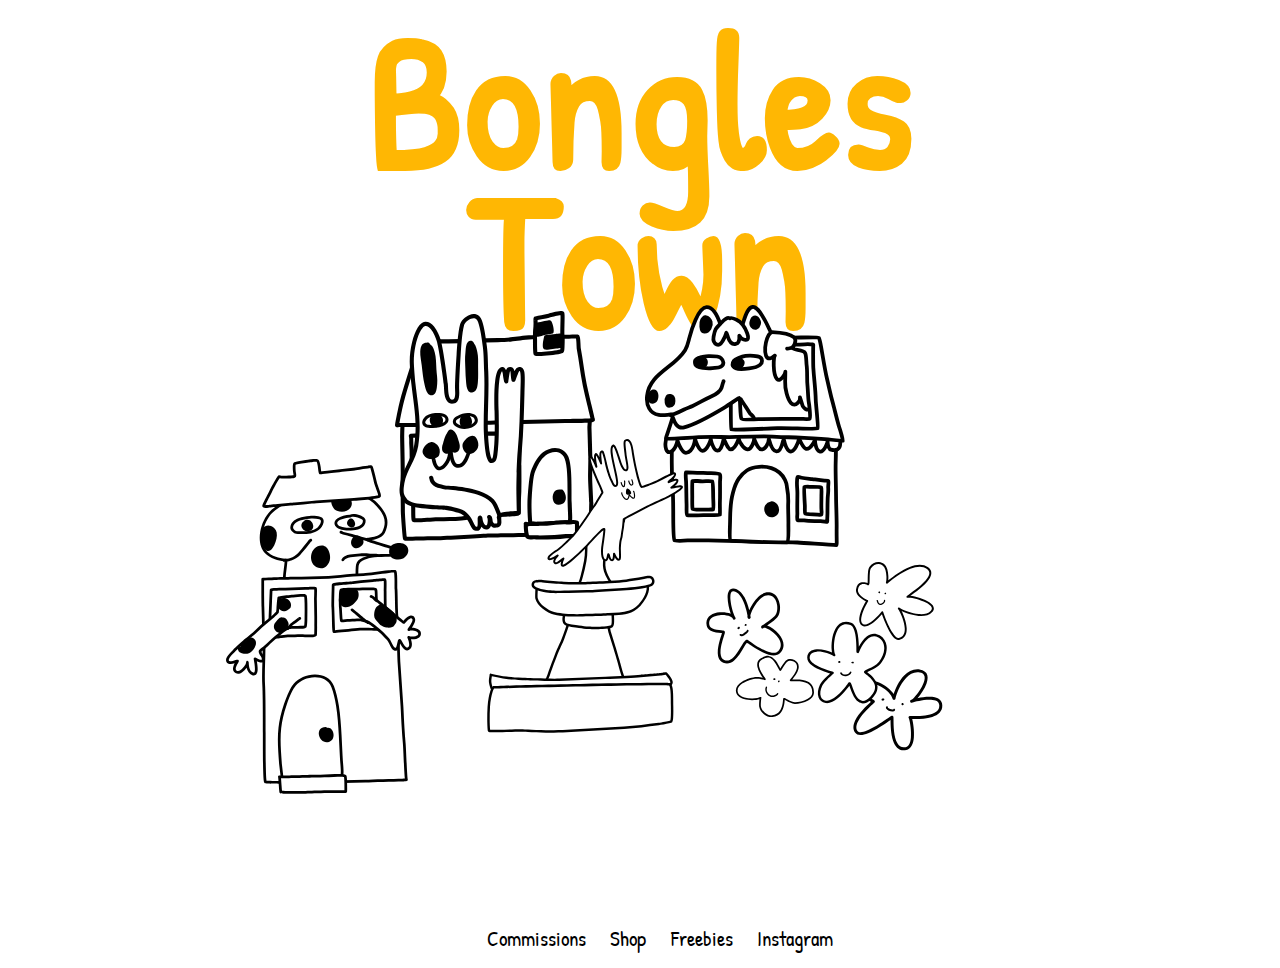
==== commit f2eaeb9e: "viewport" ====
--- a/index.html
+++ b/index.html
@@ -3,7 +3,7 @@
 	<head>
 		<title>Bongles Town: Explore the town and get your hand drawn prints, holiday cards, apparel, and freebies!</title>
 		<link rel="stylesheet" href="css/stylesheet.css">
-		<meta name="viewport" content="width=device-width,initial-scale=1,maximum-scale=1" />
+		<meta name="viewport" content="width=1000">
 
 
 
--- a/css/stylesheet.css
+++ b/css/stylesheet.css
@@ -0,0 +1,163 @@
+@import url('https://fonts.googleapis.com/css2?family=Patrick+Hand&display=swap');
+
+@media screen and (max-width: 400px) {
+	  .site-title{
+		 position: relative;
+		 right: 60px;
+	  }
+	  
+	  footer{
+		  position: relative;
+		  left: 150px;
+		  bottom: 50px;
+		  font-size: 1.5em;
+		  line-height: 1.4em;
+	  }
+	  
+	  #footer li{
+		  display: inherit;
+	  }
+	}
+
+p {
+	font-family: 'Patrick Hand', sans-serif;
+	font-size: 24px;
+}
+
+h1{
+	font-family: 'Patrick Hand', sans-serif;
+	font-size: 6em;
+}
+
+a {
+	background: linear-gradient( to bottom, var(--mainColor) 0%, var(--mainColor) 100%);
+	background-position: 0 100%;
+	background-repeat: repeat-x;
+	background-size: 4px 4px;
+	color: #000000;
+	text-decoration: none;
+}
+a:hover {
+	background: none;
+	color: color(srgb 0.479 0.543 1);
+	letter-spacing: 1px;
+	line-height: .75em;
+}
+
+.grid-container {
+	position: relative;
+	top: 20px;
+	display: grid;
+	justify-items: center;
+	align-items: center;
+	grid-template-columns: 1fr 1fr 1fr 1fr 1fr 1fr;
+	grid-template-rows: 300px 200px 200px 200px 1fr;
+	gap: 0px 0px;
+	grid-template-areas:
+		". . site-title site-title . ."
+		". . bongles-house horse-house . ."
+		". dog-house fountain flower . ."
+		". . . . . ."
+		". . . . . .";
+	}
+	
+	.site-title { grid-area: site-title; }
+	
+	.bongles-house { grid-area: bongles-house; }
+	
+	.horse-house { grid-area: horse-house; }
+	
+	.dog-house { grid-area: dog-house; }
+	
+	.fountain { grid-area: fountain; }
+	
+	.flower-1 { grid-area: flower; }
+	
+	.flower-2 { grid-area: flower; }
+	
+	.flower-3 { grid-area: flower; }
+	
+	.flower-4 { grid-area: flower; }
+	
+	.flower-5 { grid-area: flower; }
+	
+.cottage {
+	width: 200px;
+	position: relative;
+}
+	
+.flower {
+	position: relative;
+	width: 80px;
+	left:
+}
+
+.site-title {
+	color: #ffb703;
+	font-family: 'Patrick Hand', sans-serif;
+	font-size: 2em;
+	line-height: 5em;
+	text-align: center;
+}
+
+.page-title a:hover{
+	background: none;
+	color: black ;
+	letter-spacing: 0px;
+	line-height: 0px;
+}
+
+.navbar ul {
+	list-style: none;
+	text-decoration: none;
+}
+.navbar li {
+	display: inline;
+	font-family: 'Patrick Hand', cursive;
+	padding: 10px;
+	font-size: 1.3em;
+}
+
+#fountain {
+	left: 50px;
+	bottom: 40px;
+	z-index: 2;
+}
+#bongles-cottage {
+	left: -40px;
+	z-index: 1;
+}
+
+​ #horse-cottage {
+	left: 20px;
+	top: 10px;
+}
+#flower-2 {
+	left: 150px;
+	top: -25px;
+}
+#flower-3 {
+	left: 100px;
+	top: 40px;
+	z-index: 2;
+	transform: rotate(20deg);
+}
+#flower-4 {
+	left: 30px;
+	top: 60px;
+}
+#flower-5 {
+	left: 150px;
+	top: 80px;
+	z-index: 1;
+	transform: rotate(40deg);
+}
+#footer ul {
+	list-style: none;
+}
+#footer li {
+	display: inline;
+	font-family: 'Patrick Hand', cursive;
+	padding: 10px;
+	font-size: 1.3em;
+}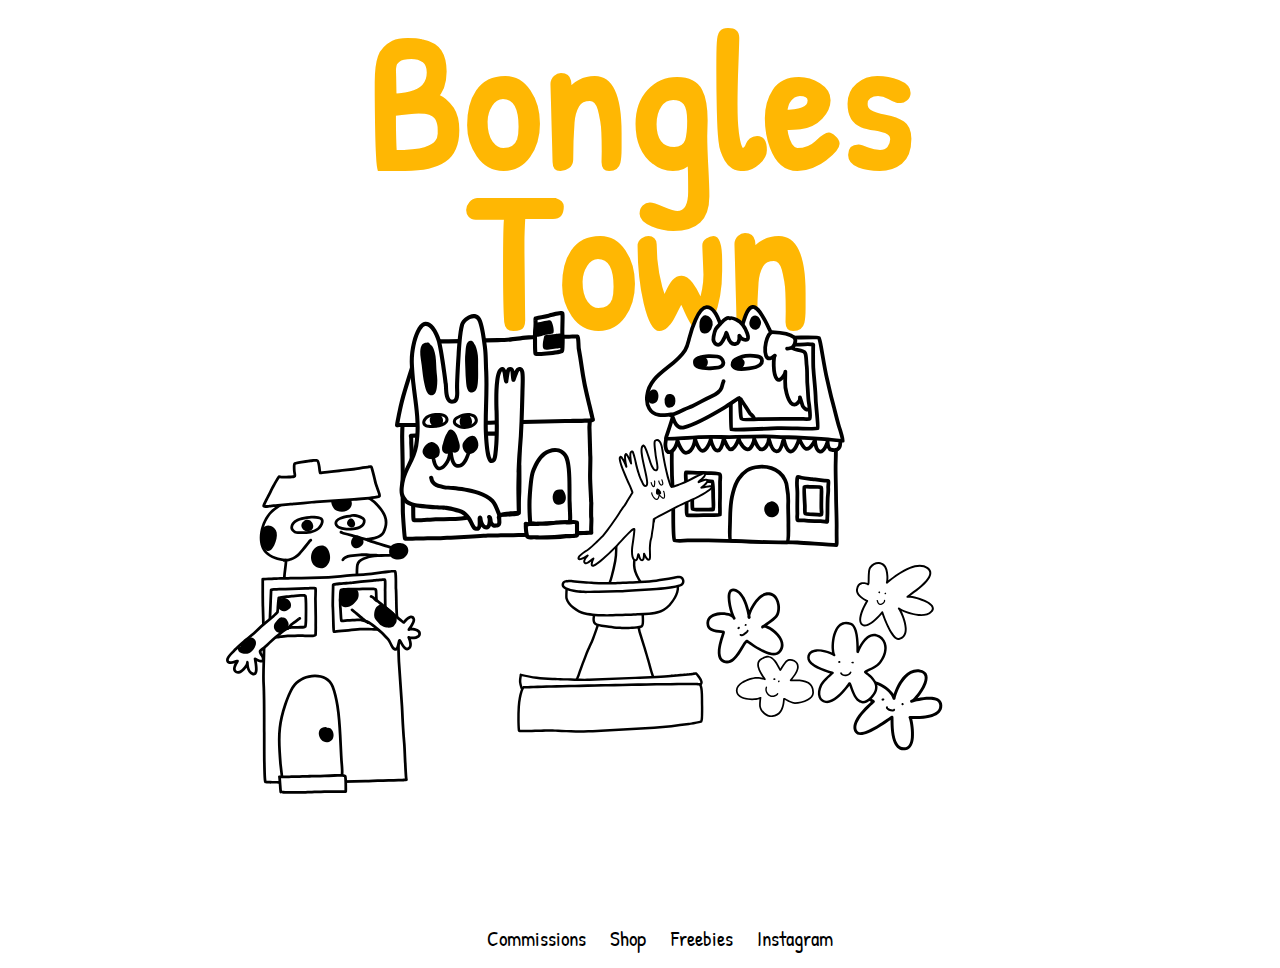
==== commit 2b68e74b: "viewport" ====
--- a/index.html
+++ b/index.html
@@ -3,7 +3,8 @@
 	<head>
 		<title>Bongles Town: Explore the town and get your hand drawn prints, holiday cards, apparel, and freebies!</title>
 		<link rel="stylesheet" href="css/stylesheet.css">
-		<meta name="viewport" content="width=1000">
+		<meta name="viewport" content="width=device-width, initial-scale=1.0, maximum-scale=1.0/>
+
 
 
 
--- a/css/stylesheet.css
+++ b/css/stylesheet.css
@@ -56,7 +56,7 @@
 	grid-template-areas:
 		". . site-title site-title . ."
 		". . bongles-house horse-house . ."
-		". dog-house fountain flower . ."
+		" . dog-house fountain flower . ."
 		". . . . . ."
 		". . . . . .";
 	}
@@ -119,7 +119,7 @@
 }
 
 #fountain {
-	left: 50px;
+	left: 80px;
 	bottom: 40px;
 	z-index: 2;
 }
